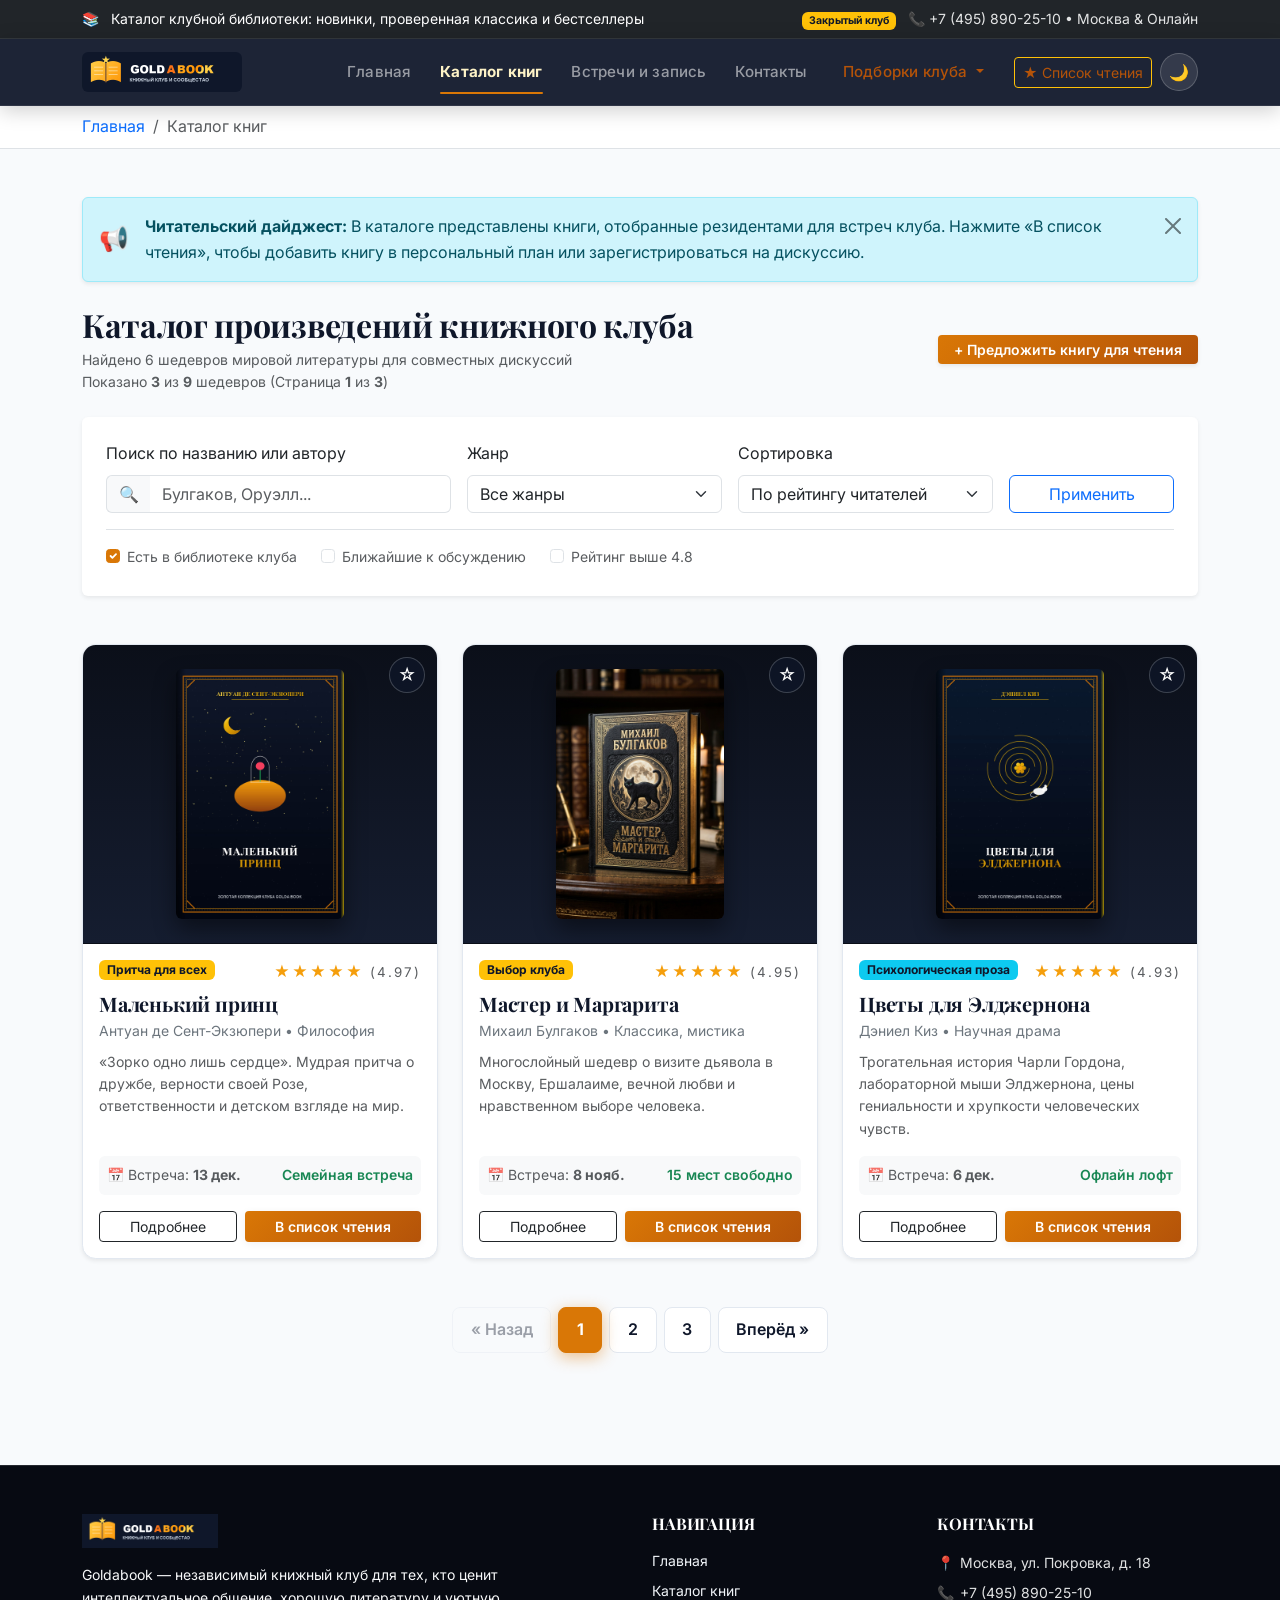
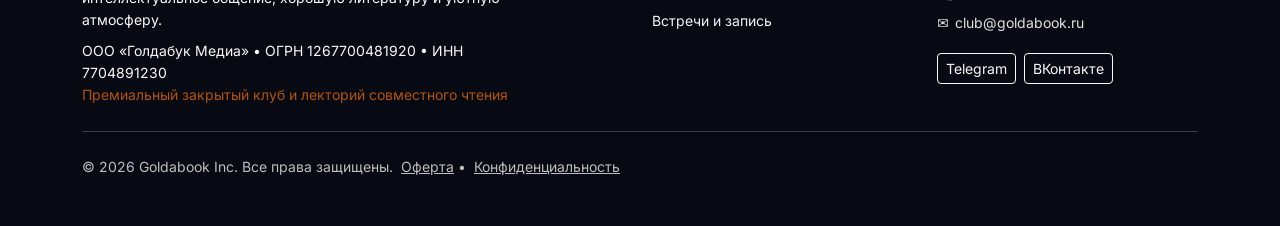
==== catalog.html @ 01d41272 "refactor(footer): remove circled footer elements, raise back-to-top button with white border and pap" ====
﻿<!DOCTYPE html>
<html lang="ru">
<head>
  <meta charset="UTF-8">
  <meta name="viewport" content="width=device-width, initial-scale=1.0">
  <meta name="color-scheme" content="light dark">
  <!-- Предотвращение белой вспышки (Anti-FOUC): мгновенная установка темы ДО рендеринга стилей -->
  <script>
    (function() {
      try {
        var t = localStorage.getItem('goldabook-theme') || 
          (window.matchMedia('(prefers-color-scheme: dark)').matches ? 'dark' : 'light');
        document.documentElement.setAttribute('data-bs-theme', t);
      } catch(e) {}
    })();
  </script>
  <meta name="description" content="Каталог книг клуба Goldabook — подборки по жанрам, рейтингу, отзывы и списки для совместного чтения.">
  <meta name="author" content="Goldabook Inc.">
  <title>Каталог книг — Goldabook | Подборки и рейтинги</title>

  <!-- Локальное подключение Bootstrap -->
  <link rel="stylesheet" href="vendor/bootstrap/css/bootstrap.min.css">
  
  <!-- Собственные стили -->
  <link rel="stylesheet" href="css/custom.css">
</head>
<body>
  <!-- Доступность: ссылка для перехода к контенту -->
  <a href="#main-content" class="skip-link">Перейти к каталогу</a>

  <!-- Верхняя строка (Хедер) -->
  <header class="bg-dark text-white py-2 border-bottom border-secondary border-opacity-25 small">
    <div class="container">
      <div class="row align-items-center g-2">
        <div class="col-12 col-md-7 text-center text-md-start">
          <span class="text-warning me-2">📚</span>
          <span>Каталог клубной библиотеки: новинки, проверенная классика и бестселлеры</span>
        </div>
        <div class="col-12 col-md-5 text-center text-md-end">
          <span class="badge bg-warning text-dark me-2">Закрытый клуб</span>
          <a href="contacts.html" class="topbar-contact-link" title="Перейти на страницу контактов">📞 +7 (495) 890-25-10 • Москва &amp; Онлайн</a>
        </div>
      </div>
    </div>
  </header>

  <!-- Навигационная панель -->
  <nav class="navbar navbar-expand-lg navbar-dark bg-dark sticky-top" aria-label="Основная навигация">
    <div class="container">
      <a class="navbar-brand d-flex align-items-center gap-2" href="index.html">
        <img src="images/logo.jpg" alt="Логотип книжного клуба Goldabook" height="38">
      </a>
      
      <button 
        class="navbar-toggler" 
        type="button" 
        data-bs-toggle="collapse" 
        data-bs-target="#mainNavbar" 
        aria-controls="mainNavbar" 
        aria-expanded="false" 
        aria-label="Переключить навигацию"
      >
        <span class="navbar-toggler-icon"></span>
      </button>

      <div class="collapse navbar-collapse" id="mainNavbar">
        <ul class="navbar-nav ms-auto mb-2 mb-lg-0 align-items-lg-center">
          <li class="nav-item">
            <a class="nav-link" href="index.html">Главная</a>
          </li>
          <li class="nav-item">
            <a class="nav-link active" aria-current="page" href="catalog.html">Каталог книг</a>
          </li>
          
          <li class="nav-item">
            <a class="nav-link" href="order.html">Встречи и запись</a>
          </li>
          <li class="nav-item">
            <a class="nav-link" href="contacts.html">Контакты</a>
          </li>
          <li class="nav-item dropdown ms-lg-2">
            <a 
              class="nav-link dropdown-toggle btn btn-sm btn-outline-warning text-warning px-3 py-1 mt-2 mt-lg-0" 
              href="#" 
              id="navbarDropdown" 
              role="button" 
              data-bs-toggle="dropdown" 
              aria-expanded="false"
            >
              Подборки клуба
            </a>
            <ul class="dropdown-menu dropdown-menu-end shadow" aria-labelledby="navbarDropdown">
              <li><a class="dropdown-item" href="catalog.html">Все произведения</a></li>
              <li><a class="dropdown-item" href="catalog.html?genre=classic">Золотая классика</a></li>
              <li><a class="dropdown-item" href="catalog.html?genre=scifi">Научная фантастика</a></li>
              <li><hr class="dropdown-divider"></li>
              <li><a class="dropdown-item" href="order.html">Расписание встреч</a></li>
              <li><a class="dropdown-item" href="#" data-bs-toggle="modal" data-bs-target="#quickOrderModal">Быстрая запись в клуб</a></li>
            </ul>
          </li>
          <li class="nav-item ms-lg-3 mt-2 mt-lg-0 d-flex align-items-center gap-2">
            <button class="btn btn-sm btn-outline-warning bookmarks-btn text-warning position-relative px-2 py-1" type="button" aria-label="Список чтения" title="Ваш список чтения">
              ★ <span class="d-none d-xl-inline">Список чтения</span>
              <span class="bookmarks-badge" style="display: none;">0</span>
            </button>
            <button class="theme-toggle-btn" type="button" aria-label="Переключить тему оформления" title="Светлая/Тёмная тема">
              🌙
            </button>
          </li>
        </ul>
      </div>
    </div>
  </nav>

  <!-- Хлебные крошки (Breadcrumb) -->
  <nav aria-label="breadcrumb" class="bg-white border-bottom py-2">
    <div class="container">
      <ol class="breadcrumb mb-0 small">
        <li class="breadcrumb-item"><a href="index.html" class="text-decoration-none">Главная</a></li>
        <li class="breadcrumb-item active" aria-current="page">Каталог книг</li>
      </ol>
    </div>
  </nav>

  <!-- Основное содержимое -->
  <main id="main-content" class="container my-4 my-md-5">

    <!-- Информационное сообщение (Alert) -->
    <div class="alert alert-info alert-dismissible fade show d-flex align-items-center gap-3 shadow-sm mb-4" role="alert">
      <span class="fs-4">📢</span>
      <div>
        <strong>Читательский дайджест:</strong> В каталоге представлены книги, отобранные резидентами для встреч клуба. 
        Нажмите «В список чтения», чтобы добавить книгу в персональный план или зарегистрироваться на дискуссию.
      </div>
      <button type="button" class="btn-close" data-bs-dismiss="alert" aria-label="Закрыть"></button>
    </div>

    <!-- Заголовок каталога и быстрый счетчик -->
    <div class="d-flex flex-column flex-md-row justify-content-between align-items-md-center mb-4">
      <div>
        <h1 class="h2 fw-bold mb-1">Каталог произведений книжного клуба</h1>
        <p class="text-muted small mb-0">Найдено 6 шедевров мировой литературы для совместных дискуссий</p><p class="text-muted small mb-0 catalog-count-display"></p>
      </div>
      <div class="mt-3 mt-md-0">
        <button 
          type="button" 
          class="btn btn-gold btn-sm px-3 shadow-sm"
          data-bs-toggle="modal" 
          data-bs-target="#quickOrderModal"
        >
          + Предложить книгу для чтения
        </button>
      </div>
    </div>

    <!-- Панель фильтрации, сортировки и поиска -->
    <div class="card shadow-sm border-0 mb-5 p-3 p-md-4 bg-white">
      <form action="catalog.html" method="get">
        <div class="row g-3 align-items-end">
          
          <!-- Поисковое поле с Input-Group -->
          <div class="col-12 col-md-4">
            <label for="catalog-search" class="form-label">Поиск по названию или автору</label>
            <div class="input-group">
              <span class="input-group-text bg-light border-end-0">🔍</span>
              <input 
                type="search" 
                class="form-control border-start-0" 
                id="catalog-search" 
                name="q" 
                placeholder="Булгаков, Оруэлл..."
              >
            </div>
          </div>

          <!-- Фильтр по жанру -->
          <div class="col-12 col-sm-6 col-md-3">
            <label for="filter-genre" class="form-label">Жанр</label>
            <select class="form-select" id="filter-genre" name="genre">
              <option value="all" selected>Все жанры</option>
              <option value="classic">Классика и роман</option>
              <option value="scifi">Научная фантастика</option>
              <option value="dystopia">Антиутопия</option>
              <option value="philosophy">Философская сказка / Притча</option>
              <option value="psychology">Психологическая проза</option>
            </select>
          </div>

          <!-- Сортировка -->
          <div class="col-12 col-sm-6 col-md-3">
            <label for="filter-sort" class="form-label">Сортировка</label>
            <select class="form-select" id="filter-sort" name="sort">
              <option value="rating-desc" selected>По рейтингу читателей</option>
              <option value="date-meeting">По дате встречи в клубе</option>
              <option value="title-asc">По названию (А–Я)</option>
              <option value="author-asc">По автору (А–Я)</option>
            </select>
          </div>

          <!-- Кнопка применить -->
          <div class="col-12 col-md-2 d-grid">
            <button type="submit" class="btn btn-outline-primary">
              Применить
            </button>
          </div>

        </div>

        <!-- Дополнительные чекбоксы фильтрации -->
        <div class="d-flex flex-wrap gap-4 mt-3 pt-3 border-top small text-muted">
          <div class="form-check">
            <input class="form-check-input" type="checkbox" id="check-library" checked>
            <label class="form-check-label" for="check-library">
              Есть в библиотеке клуба
            </label>
          </div>
          <div class="form-check">
            <input class="form-check-input" type="checkbox" id="check-upcoming">
            <label class="form-check-label" for="check-upcoming">
              Ближайшие к обсуждению
            </label>
          </div>
          <div class="form-check">
            <input class="form-check-input" type="checkbox" id="check-high-rating">
            <label class="form-check-label" for="check-high-rating">
              Рейтинг выше 4.8
            </label>
          </div>
        </div>
      </form>
    </div>

    <!-- Адаптивная сетка карточек книг на Bootstrap-сетке (row g-4, col-12 col-md-6 col-lg-4) -->
    <div class="row g-4" id="catalog-grid">
      
      <!-- Карточка 1: Мастер и Маргарита -->
      <div class="col-12 col-md-6 col-lg-4 book-item-col" data-title="Мастер и Маргарита" data-author="Михаил Булгаков" data-genre="classic" data-rating="4.95"><article class="card h-100 shadow-sm book-card"><div class="book-cover-wrap"><button class="btn-bookmark" data-book-id="master" data-book-title="Мастер и Маргарита" type="button" aria-label="Добавить в список чтения" title="В список чтения">☆</button><img src="images/book-master.jpg" class="book-cover-img" alt="Обложка книги Мастер и Маргарита">
          </div>
          <div class="card-body d-flex flex-column">
            <div class="d-flex justify-content-between align-items-start mb-2">
              <span class="badge bg-warning text-dark">Выбор клуба</span>
              <span class="rating-stars">★★★★★ <small class="text-muted">(4.95)</small></span>
            </div>
            <h2 class="card-title h5 fw-bold mb-1">
              <a href="#" class="text-decoration-none book-title-link btn-open-book-modal" data-bs-toggle="modal" data-bs-target="#bookDetailsModal">Мастер и Маргарита</a>
            </h2>
            <p class="text-secondary small mb-2">Михаил Булгаков • Классика, мистика</p>
            <p class="card-text text-muted small flex-grow-1">
              Многослойный шедевр о визите дьявола в Москву, Ершалаиме, вечной любви и нравственном выборе человека.
            </p>
            <div class="d-flex justify-content-between align-items-center small text-muted mb-3 bg-light p-2 rounded">
              <span>📅 Встреча: <strong>8 нояб.</strong></span>
              <span class="text-success fw-semibold">15 мест свободно</span>
            </div>
            <div class="d-flex gap-2">
              <button type="button" class="btn btn-outline-dark btn-sm flex-fill btn-open-book-modal" data-bs-toggle="modal" data-bs-target="#bookDetailsModal">Подробнее</button>
              <button 
                type="button" 
                class="btn btn-gold btn-sm flex-fill" 
                data-bs-toggle="modal" 
                data-bs-target="#quickOrderModal"
              >
                В список чтения
              </button>
            </div>
          </div>
        </article>
      </div>

      <!-- Карточка 2: 1984 -->
      <div class="col-12 col-md-6 col-lg-4 book-item-col" data-title="1984" data-author="Джордж Оруэлл" data-genre="dystopia" data-rating="4.88"><article class="card h-100 shadow-sm book-card"><div class="book-cover-wrap"><button class="btn-bookmark" data-book-id="1984" data-book-title="1984" type="button" aria-label="Добавить в список чтения" title="В список чтения">☆</button><img src="images/book-1984.jpg" class="book-cover-img" alt="Обложка книги 1984">
          </div>
          <div class="card-body d-flex flex-column">
            <div class="d-flex justify-content-between align-items-start mb-2">
              <span class="badge bg-danger">Антиутопия</span>
              <span class="rating-stars">★★★★★ <small class="text-muted">(4.88)</small></span>
            </div>
            <h2 class="card-title h5 fw-bold mb-1">
              <a href="#" class="text-decoration-none book-title-link btn-open-book-modal" data-bs-toggle="modal" data-bs-target="#bookDetailsModal">1984</a>
            </h2>
            <p class="text-secondary small mb-2">Джордж Оруэлл • Социальная драма</p>
            <p class="card-text text-muted small flex-grow-1">
              Министерство правды, новояз и бескомпромиссная система контроля. Роман-предостережение для всех поколений.
            </p>
            <div class="d-flex justify-content-between align-items-center small text-muted mb-3 bg-light p-2 rounded">
              <span>📅 Встреча: <strong>15 нояб.</strong></span>
              <span class="text-success fw-semibold">Zoom (онлайн)</span>
            </div>
            <div class="d-flex gap-2">
              <button type="button" class="btn btn-outline-dark btn-sm flex-fill btn-open-book-modal" data-bs-toggle="modal" data-bs-target="#bookDetailsModal">Подробнее</button>
              <button 
                type="button" 
                class="btn btn-gold btn-sm flex-fill" 
                data-bs-toggle="modal" 
                data-bs-target="#quickOrderModal"
              >
                В список чтения
              </button>
            </div>
          </div>
        </article>
      </div>

      <!-- Карточка 3: Дюна -->
      <div class="col-12 col-md-6 col-lg-4 book-item-col" data-title="Дюна" data-author="Фрэнк Герберт" data-genre="scifi" data-rating="4.91"><article class="card h-100 shadow-sm book-card"><div class="book-cover-wrap"><button class="btn-bookmark" data-book-id="dune" data-book-title="Дюна" type="button" aria-label="Добавить в список чтения" title="В список чтения">☆</button><img src="images/book-dune.jpg" class="book-cover-img" alt="Обложка книги Дюна">
          </div>
          <div class="card-body d-flex flex-column">
            <div class="d-flex justify-content-between align-items-start mb-2">
              <span class="badge bg-primary">Фантастика</span>
              <span class="rating-stars">★★★★★ <small class="text-muted">(4.91)</small></span>
            </div>
            <h2 class="card-title h5 fw-bold mb-1">
              <a href="#" class="text-decoration-none book-title-link btn-open-book-modal" data-bs-toggle="modal" data-bs-target="#bookDetailsModal">Дюна</a>
            </h2>
            <p class="text-secondary small mb-2">Фрэнк Герберт • Научная фантастика</p>
            <p class="card-text text-muted small flex-grow-1">
              Политика, экология и религия на песчаном Арракисе. Борьба за спайс и становление мессии Квисатц Хадераха.
            </p>
            <div class="d-flex justify-content-between align-items-center small text-muted mb-3 bg-light p-2 rounded">
              <span>📅 Встреча: <strong>22 нояб.</strong></span>
              <span class="text-success fw-semibold">Книжный бранч</span>
            </div>
            <div class="d-flex gap-2">
              <button type="button" class="btn btn-outline-dark btn-sm flex-fill btn-open-book-modal" data-bs-toggle="modal" data-bs-target="#bookDetailsModal">Подробнее</button>
              <button 
                type="button" 
                class="btn btn-gold btn-sm flex-fill" 
                data-bs-toggle="modal" 
                data-bs-target="#quickOrderModal"
              >
                В список чтения
              </button>
            </div>
          </div>
        </article>
      </div>

      <!-- Карточка 4: Сто лет одиночества -->
      <div class="col-12 col-md-6 col-lg-4 book-item-col" data-title="Сто лет одиночества" data-author="Габриэль Гарсиа Маркес" data-genre="classic" data-rating="4.84"><article class="card h-100 shadow-sm book-card"><div class="book-cover-wrap"><button class="btn-bookmark" data-book-id="solitude" data-book-title="Сто лет одиночества" type="button" aria-label="Добавить в список чтения" title="В список чтения">☆</button><img src="images/book-solitude.jpg" class="book-cover-img" alt="Обложка книги Сто лет одиночества">
          </div>
          <div class="card-body d-flex flex-column">
            <div class="d-flex justify-content-between align-items-start mb-2">
              <span class="badge bg-success">Магический реализм</span>
              <span class="rating-stars">★★★★★ <small class="text-muted">(4.84)</small></span>
            </div>
            <h2 class="card-title h5 fw-bold mb-1">
              <a href="#" class="text-decoration-none book-title-link btn-open-book-modal" data-bs-toggle="modal" data-bs-target="#bookDetailsModal">Сто лет одиночества</a>
            </h2>
            <p class="text-secondary small mb-2">Габриэль Гарсиа Маркес • Эпопея</p>
            <p class="card-text text-muted small flex-grow-1">
              Летопись городка Макондо и семи поколений семьи Буэндиа. Жёлтые бабочки, цыганские чудеса и круговорот времени.
            </p>
            <div class="d-flex justify-content-between align-items-center small text-muted mb-3 bg-light p-2 rounded">
              <span>📅 Встреча: <strong>29 нояб.</strong></span>
              <span class="text-success fw-semibold">10 мест свободно</span>
            </div>
            <div class="d-flex gap-2">
              <button type="button" class="btn btn-outline-dark btn-sm flex-fill btn-open-book-modal" data-bs-toggle="modal" data-bs-target="#bookDetailsModal">Подробнее</button>
              <button 
                type="button" 
                class="btn btn-gold btn-sm flex-fill" 
                data-bs-toggle="modal" 
                data-bs-target="#quickOrderModal"
              >
                В список чтения
              </button>
            </div>
          </div>
        </article>
      </div>

      <!-- Карточка 5: Цветы для Элджернона -->
      <div class="col-12 col-md-6 col-lg-4 book-item-col" data-title="Цветы для Элджернона" data-author="Дэниел Киз" data-genre="psychology" data-rating="4.93"><article class="card h-100 shadow-sm book-card"><div class="book-cover-wrap"><button class="btn-bookmark" data-book-id="flowers" data-book-title="Цветы для Элджернона" type="button" aria-label="Добавить в список чтения" title="В список чтения">☆</button><img src="images/book-flowers.jpg" class="book-cover-img" alt="Обложка книги Цветы для Элджернона">
          </div>
          <div class="card-body d-flex flex-column">
            <div class="d-flex justify-content-between align-items-start mb-2">
              <span class="badge bg-info text-dark">Психологическая проза</span>
              <span class="rating-stars">★★★★★ <small class="text-muted">(4.93)</small></span>
            </div>
            <h2 class="card-title h5 fw-bold mb-1">
              <a href="#" class="text-decoration-none book-title-link btn-open-book-modal" data-bs-toggle="modal" data-bs-target="#bookDetailsModal">Цветы для Элджернона</a>
            </h2>
            <p class="text-secondary small mb-2">Дэниел Киз • Научная драма</p>
            <p class="card-text text-muted small flex-grow-1">
              Трогательная история Чарли Гордона, лабораторной мыши Элджернона, цены гениальности и хрупкости человеческих чувств.
            </p>
            <div class="d-flex justify-content-between align-items-center small text-muted mb-3 bg-light p-2 rounded">
              <span>📅 Встреча: <strong>6 дек.</strong></span>
              <span class="text-success fw-semibold">Офлайн лофт</span>
            </div>
            <div class="d-flex gap-2">
              <button type="button" class="btn btn-outline-dark btn-sm flex-fill btn-open-book-modal" data-bs-toggle="modal" data-bs-target="#bookDetailsModal">Подробнее</button>
              <button 
                type="button" 
                class="btn btn-gold btn-sm flex-fill" 
                data-bs-toggle="modal" 
                data-bs-target="#quickOrderModal"
              >
                В список чтения
              </button>
            </div>
          </div>
        </article>
      </div>

      <!-- Карточка 6: Маленький принц -->
      <div class="col-12 col-md-6 col-lg-4 book-item-col" data-title="Маленький принц" data-author="Антуан де Сент-Экзюпери" data-genre="philosophy" data-rating="4.97"><article class="card h-100 shadow-sm book-card"><div class="book-cover-wrap"><button class="btn-bookmark" data-book-id="prince" data-book-title="Маленький принц" type="button" aria-label="Добавить в список чтения" title="В список чтения">☆</button><img src="images/book-prince.jpg" class="book-cover-img" alt="Обложка книги Маленький принц">
          </div>
          <div class="card-body d-flex flex-column">
            <div class="d-flex justify-content-between align-items-start mb-2">
              <span class="badge bg-warning text-dark">Притча для всех</span>
              <span class="rating-stars">★★★★★ <small class="text-muted">(4.97)</small></span>
            </div>
            <h2 class="card-title h5 fw-bold mb-1">
              <a href="#" class="text-decoration-none book-title-link btn-open-book-modal" data-bs-toggle="modal" data-bs-target="#bookDetailsModal">Маленький принц</a>
            </h2>
            <p class="text-secondary small mb-2">Антуан де Сент-Экзюпери • Философия</p>
            <p class="card-text text-muted small flex-grow-1">
              «Зорко одно лишь сердце». Мудрая притча о дружбе, верности своей Розе, ответственности и детском взгляде на мир.
            </p>
            <div class="d-flex justify-content-between align-items-center small text-muted mb-3 bg-light p-2 rounded">
              <span>📅 Встреча: <strong>13 дек.</strong></span>
              <span class="text-success fw-semibold">Семейная встреча</span>
            </div>
            <div class="d-flex gap-2">
              <button type="button" class="btn btn-outline-dark btn-sm flex-fill btn-open-book-modal" data-bs-toggle="modal" data-bs-target="#bookDetailsModal">Подробнее</button>
              <button 
                type="button" 
                class="btn btn-gold btn-sm flex-fill" 
                data-bs-toggle="modal" 
                data-bs-target="#quickOrderModal"
              >
                В список чтения
              </button>
            </div>
          </div>
        </article>
      </div>
      <!-- Карточка 7: 451° по Фаренгейту -->
      <div class="col-12 col-md-6 col-lg-4 book-item-col" data-title="451° по Фаренгейту" data-author="Рэй Брэдбери" data-genre="dystopia" data-rating="4.90">
        <article class="card h-100 shadow-sm book-card">
          <div class="book-cover-wrap">
            <button class="btn-bookmark" data-book-id="bradbury" data-book-title="451° по Фаренгейту" type="button" aria-label="Добавить в список чтения" title="В список чтения">☆</button>
            <img src="images/book-bradbury.jpg" class="book-cover-img" alt="Обложка книги 451° по Фаренгейту">
          </div>
          <div class="card-body d-flex flex-column">
            <div class="d-flex justify-content-between align-items-start mb-2">
              <span class="badge bg-danger">Антиутопия</span>
              <span class="rating-stars">★★★★★ <small class="text-muted">(4.90)</small></span>
            </div>
            <h2 class="card-title h5 fw-bold mb-1">
              <a href="#" class="text-decoration-none book-title-link btn-open-book-modal" data-bs-toggle="modal" data-bs-target="#bookDetailsModal">451° по Фаренгейту</a>
            </h2>
            <p class="text-secondary small mb-2">Рэй Брэдбери • Научная фантастика</p>
            <p class="card-text text-muted small flex-grow-1">
              Мир, где книги под запретом, а пожарные разжигают огонь. История Гая Монтэга, решившего спасти мысль.
            </p>
            <div class="d-flex justify-content-between align-items-center small text-muted mb-3 bg-light p-2 rounded">
              <span>📅 Встреча: <strong>20 дек.</strong></span>
              <span class="text-success fw-semibold">Лофт читальни</span>
            </div>
            <div class="d-flex gap-2">
              <button type="button" class="btn btn-outline-dark btn-sm flex-fill btn-open-book-modal" data-bs-toggle="modal" data-bs-target="#bookDetailsModal">Подробнее</button>
              <button 
                type="button" 
                class="btn btn-gold btn-sm flex-fill" 
                data-bs-toggle="modal" 
                data-bs-target="#quickOrderModal"
              >
                В список чтения
              </button>
            </div>
          </div>
        </article>
      </div>

      <!-- Карточка 8: Преступление и наказание -->
      <div class="col-12 col-md-6 col-lg-4 book-item-col" data-title="Преступление и наказание" data-author="Фёдор Достоевский" data-genre="classic" data-rating="4.89">
        <article class="card h-100 shadow-sm book-card">
          <div class="book-cover-wrap">
            <button class="btn-bookmark" data-book-id="dostoevsky" data-book-title="Преступление и наказание" type="button" aria-label="Добавить в список чтения" title="В список чтения">☆</button>
            <img src="images/book-dostoevsky.jpg" class="book-cover-img" alt="Обложка книги Преступление и наказание">
          </div>
          <div class="card-body d-flex flex-column">
            <div class="d-flex justify-content-between align-items-start mb-2">
              <span class="badge bg-warning text-dark">Русская классика</span>
              <span class="rating-stars">★★★★★ <small class="text-muted">(4.89)</small></span>
            </div>
            <h2 class="card-title h5 fw-bold mb-1">
              <a href="#" class="text-decoration-none book-title-link btn-open-book-modal" data-bs-toggle="modal" data-bs-target="#bookDetailsModal">Преступление и наказание</a>
            </h2>
            <p class="text-secondary small mb-2">Фёдор Достоевский • Психологический роман</p>
            <p class="card-text text-muted small flex-grow-1">
              Петербург Раскольникова, муки совести, теория об «обыкновенных» людях и путь к духовному возрождению.
            </p>
            <div class="d-flex justify-content-between align-items-center small text-muted mb-3 bg-light p-2 rounded">
              <span>📅 Встреча: <strong>27 дек.</strong></span>
              <span class="text-success fw-semibold">Очно в лофте</span>
            </div>
            <div class="d-flex gap-2">
              <button type="button" class="btn btn-outline-dark btn-sm flex-fill btn-open-book-modal" data-bs-toggle="modal" data-bs-target="#bookDetailsModal">Подробнее</button>
              <button 
                type="button" 
                class="btn btn-gold btn-sm flex-fill" 
                data-bs-toggle="modal" 
                data-bs-target="#quickOrderModal"
              >
                В список чтения
              </button>
            </div>
          </div>
        </article>
      </div>

      <!-- Карточка 9: Портрет Дориана Грея -->
      <div class="col-12 col-md-6 col-lg-4 book-item-col" data-title="Портрет Дориана Грея" data-author="Оскар Уайльд" data-genre="philosophy" data-rating="4.86">
        <article class="card h-100 shadow-sm book-card">
          <div class="book-cover-wrap">
            <button class="btn-bookmark" data-book-id="wilde" data-book-title="Портрет Дориана Грея" type="button" aria-label="Добавить в список чтения" title="В список чтения">☆</button>
            <img src="images/book-wilde.jpg" class="book-cover-img" alt="Обложка книги Портрет Дориана Грея">
          </div>
          <div class="card-body d-flex flex-column">
            <div class="d-flex justify-content-between align-items-start mb-2">
              <span class="badge bg-info text-dark">Философия</span>
              <span class="rating-stars">★★★★★ <small class="text-muted">(4.86)</small></span>
            </div>
            <h2 class="card-title h5 fw-bold mb-1">
              <a href="#" class="text-decoration-none book-title-link btn-open-book-modal" data-bs-toggle="modal" data-bs-target="#bookDetailsModal">Портрет Дориана Грея</a>
            </h2>
            <p class="text-secondary small mb-2">Оскар Уайльд • Эстетизм и драма</p>
            <p class="card-text text-muted small flex-grow-1">
              Искушение вечной молодостью, тайная комната с полотном и трагедия человека, променявшего душу на красоту.
            </p>
            <div class="d-flex justify-content-between align-items-center small text-muted mb-3 bg-light p-2 rounded">
              <span>📅 Встреча: <strong>10 янв.</strong></span>
              <span class="text-success fw-semibold">Онлайн Zoom</span>
            </div>
            <div class="d-flex gap-2">
              <button type="button" class="btn btn-outline-dark btn-sm flex-fill btn-open-book-modal" data-bs-toggle="modal" data-bs-target="#bookDetailsModal">Подробнее</button>
              <button 
                type="button" 
                class="btn btn-gold btn-sm flex-fill" 
                data-bs-toggle="modal" 
                data-bs-target="#quickOrderModal"
              >
                В список чтения
              </button>
            </div>
          </div>
        </article>
      </div>

    </div>

    <!-- Bootstrap Пагинация (Интерактивная) -->
    <nav aria-label="Навигация по страницам каталога" class="mt-5" id="catalog-pagination-nav">
      <ul class="pagination justify-content-center" id="catalog-pagination">
        <!-- Управляется интерактивно через js/app.js -->
      </ul>
    </nav>

  </main>

  <!-- Модальное окно быстрой заявки (Bootstrap Modal) -->
  <div 
    class="modal fade" 
    id="quickOrderModal" 
    tabindex="-1" 
    aria-labelledby="quickOrderModalLabel" 
    aria-hidden="true"
  >
    <div class="modal-dialog modal-dialog-centered">
      <div class="modal-content shadow">
        <div class="modal-header bg-dark text-white">
          <h2 class="modal-title h5" id="quickOrderModalLabel">Добавить в список чтения / Запись</h2>
          <button type="button" class="btn-close btn-close-white" data-bs-dismiss="modal" aria-label="Закрыть"></button>
        </div>
        <div class="modal-body p-4">
          <div class="alert alert-info py-2 small" role="alert">
            Книга будет зарезервирована за вами в библиотеке клуба, а куратор вышлет электронный план чтения.
          </div>
          <form action="order.html" method="get">
            <div class="mb-3">
              <label for="modal-book-select" class="form-label">Выбранная книга *</label>
              <select class="form-select" id="modal-book-select" name="book" required>
                <option value="master" selected>Михаил Булгаков — Мастер и Маргарита</option>
                <option value="1984">Джордж Оруэлл — 1984</option>
                <option value="dune">Фрэнк Герберт — Дюна</option>
                <option value="solitude">Габриэль Гарсиа Маркес — Сто лет одиночества</option>
                <option value="flowers">Дэниел Киз — Цветы для Элджернона</option>
                <option value="prince">Антуан де Сент-Экзюпери — Маленький принц</option>
              </select>
            </div>
            <div class="mb-3">
              <label for="cat-modal-name" class="form-label">Ваше имя *</label>
              <input type="text" class="form-control" id="cat-modal-name" name="name" placeholder="Например, Михаил" required>
            </div>
            <div class="mb-3">
              <label for="cat-modal-phone" class="form-label">Телефон *</label>
              <div class="input-group">
                <span class="input-group-text">+7</span>
                <input type="tel" class="form-control" id="cat-modal-phone" name="phone" placeholder="999 123-45-67" required>
              </div>
            </div>
            <div class="form-check mb-3">
              <input class="form-check-input" type="checkbox" id="cat-modal-agree" required checked>
              <label class="form-check-label small" for="cat-modal-agree">
                Согласен(на) на обработку персональных данных
              </label>
            </div>
            <div class="d-flex justify-content-end gap-2">
              <button type="button" class="btn btn-secondary" data-bs-dismiss="modal">Отмена</button>
              <button type="submit" class="btn btn-gold">Сохранить выбор</button>
            </div>
          </form>
        </div>
      </div>
    </div>
  </div>

  <!-- Подвал сайта -->
  <footer class="py-5 mt-5">
    <div class="container">
            <div class="row g-4 justify-content-between align-items-start">
        <div class="col-12 col-md-5">
          <img src="images/logo.jpg" alt="Goldabook" height="34" class="mb-3">
          <p class="small text-light text-opacity-90 mb-2">
            Goldabook — независимый книжный клуб для тех, кто ценит интеллектуальное общение, хорошую литературу и уютную атмосферу.
          </p>
          <p class="small text-light text-opacity-90 mb-0">
            ООО «Голдабук Медиа» • ОГРН 1267700481920 • ИНН 7704891230<br>
            <span class="text-warning">Премиальный закрытый клуб и лекторий совместного чтения</span>
          </p>
        </div>
        <div class="col-6 col-md-3 offset-lg-1">
          <h3 class="h6 text-white text-uppercase fw-bold mb-3">Навигация</h3>
          <ul class="list-unstyled small mb-0">
            <li class="mb-2"><a href="index.html">Главная</a></li>
            <li class="mb-2"><a href="catalog.html">Каталог книг</a></li>
            <li class="mb-2"><a href="order.html">Встречи и запись</a></li>
          </ul>
        </div>
        <div class="col-12 col-md-3">
          <h3 class="h6 text-uppercase fw-bold mb-3">
            <a href="contacts.html" class="footer-contact-title" title="Перейти на страницу контактов">Контакты</a>
          </h3>
          <ul class="list-unstyled small mb-3">
            <li class="mb-1">
              <a href="contacts.html" class="footer-contact-link" title="Перейти на страницу контактов (адрес лофта)">
                <span>📍</span>
                <span>Москва, ул. Покровка, д. 18</span>
              </a>
            </li>
            <li class="mb-1">
              <a href="contacts.html" class="footer-contact-link" title="Перейти на страницу контактов (телефон)">
                <span>📞</span>
                <span>+7 (495) 890-25-10</span>
              </a>
            </li>
            <li class="mb-1">
              <a href="contacts.html" class="footer-contact-link" title="Перейти на страницу контактов (электронная почта)">
                <span>✉️</span>
                <span>club@goldabook.ru</span>
              </a>
            </li>
          </ul>
          <div class="d-flex gap-2">
            <a href="https://telegram.org" class="btn btn-outline-light btn-sm" target="_blank" rel="noopener">Telegram</a>
            <a href="https://vk.com" class="btn btn-outline-light btn-sm" target="_blank" rel="noopener">ВКонтакте</a>
          </div>
        </div>
      </div>
      <div class="pt-4 mt-4 border-top border-secondary border-opacity-50 d-flex flex-column flex-sm-row justify-content-between align-items-center small text-light text-opacity-75">
        <p class="mb-0">&copy; 2026 Goldabook Inc. Все права защищены. <a href="order.html" class="text-light text-opacity-75 text-decoration-underline ms-1">Оферта</a> • <a href="contacts.html" class="text-light text-opacity-75 text-decoration-underline ms-1">Конфиденциальность</a></p>
        
      </div>
    </div>
  </footer>

  <!-- Локальный Bootstrap Bundle JS -->
  <script src="vendor/bootstrap/js/bootstrap.bundle.min.js"></script>
  <script src="js/app.js"></script>
  <!-- ==============================================================================
       Модальное окно: Детальная карточка книги (Bootstrap Modal XL)
       Включает: Nav-Tabs (темы, отзывы, цитаты), Table-Responsive, Accordion (FAQ)
       ============================================================================== -->
  <div class="modal fade" id="bookDetailsModal" tabindex="-1" aria-labelledby="bookDetailsModalLabel" aria-hidden="true">
    <div class="modal-dialog modal-xl modal-dialog-centered modal-dialog-scrollable">
      <div class="modal-content shadow-lg border-0">
        <div class="modal-header bg-dark text-white border-bottom border-warning border-2">
          <div class="d-flex align-items-center gap-2">
            <span class="badge bg-warning text-dark text-uppercase">Клубное издание</span>
            <h2 class="modal-title h5 mb-0" id="bookDetailsModalLabel">Мастер и Маргарита — М. А. Булгаков</h2>
          </div>
          <button type="button" class="btn-close btn-close-white" data-bs-dismiss="modal" aria-label="Закрыть"></button>
        </div>

        <div class="modal-body p-4 bg-light">
          <!-- Верхний блок книги: Обложка и аннотация -->
          <div class="row g-4 align-items-center mb-4 bg-white p-3 p-md-4 rounded-3 shadow-sm border">
            <div class="col-12 col-md-4 text-center">
              <div class="book-cover-wrap rounded-3 position-relative d-inline-block shadow">
                <img 
                  id="modal-book-img"
                  src="images/book-master.jpg" 
                  alt="Обложка книги" 
                  class="img-fluid rounded" 
                  style="max-height: 380px; width: auto; object-fit: cover;"
                >
              </div>
              <div class="d-flex justify-content-between align-items-center mt-3 px-2">
                <span class="badge bg-success" id="modal-book-status">В библиотеке клуба (8 экз.)</span>
                <span class="rating-stars text-warning fw-bold" id="modal-book-rating">★★★★★ 4.95</span>
              </div>
            </div>

            <div class="col-12 col-md-8">
              <div class="d-flex flex-wrap gap-2 mb-2">
                <span class="badge bg-warning text-dark" id="modal-book-badge1">Книга месяца (Ноябрь 2026)</span>
                <span class="badge bg-dark" id="modal-book-badge2">Золотая коллекция</span>
                <span class="badge bg-secondary" id="modal-book-genre">Классика XX века</span>
              </div>

              <h3 class="display-6 fw-bold mb-1" id="modal-book-title">Мастер и Маргарита</h3>
              <p class="h5 text-muted fw-normal mb-3" id="modal-book-author">Михаил Афанасьевич Булгаков</p>

              <!-- Alert о встрече -->
              <div class="alert alert-warning border-warning border-opacity-50 d-flex align-items-center gap-2 mb-3 py-2" role="alert">
                <span class="fs-4">☕</span>
                <div class="small">
                  <strong>Ближайшая встреча клуба:</strong> Суббота в 17:00 (Москва, ул. Покровка, 18).
                  Осталось <strong id="modal-book-seats">4 свободных места</strong> за круглым столом.
                </div>
              </div>

              <p class="text-secondary mb-4" id="modal-book-desc">
                Вершина отечественной прозы XX столетия. Загадочный роман, сочетающий в себе евангельскую историю Понтия Пилата, 
                колкую сатиру на советскую Москву 1930-х годов, трагическую любовь Мастера и пронзительную верность Маргариты.
              </p>

              <!-- Кнопки действий -->
              <div class="d-flex flex-wrap gap-2 pt-2 border-top">
                <a href="order.html" class="btn btn-gold px-4 shadow-sm">
                  Записаться на обсуждение
                </a>
                <button type="button" class="btn btn-outline-dark px-3 modal-bookmark-toggle">
                  ★ В список чтения
                </button>
                <button type="button" class="btn btn-outline-secondary px-3" data-bs-dismiss="modal">
                  Закрыть
                </button>
              </div>
            </div>
          </div>

          <!-- Интерактивные вкладки (Bootstrap Nav-Tabs) -->
          <div class="card shadow-sm border-0 mb-4 bg-white">
            <div class="card-header bg-white pt-3 border-bottom-0">
              <ul class="nav nav-tabs card-header-tabs" id="modalDetailTabs" role="tablist">
                <li class="nav-item" role="presentation">
                  <button class="nav-link active" id="modal-desc-tab" data-bs-toggle="tab" data-bs-target="#modal-desc-pane" type="button" role="tab" aria-controls="modal-desc-pane" aria-selected="true">
                    Темы для обсуждения
                  </button>
                </li>
                <li class="nav-item" role="presentation">
                  <button class="nav-link" id="modal-reviews-tab" data-bs-toggle="tab" data-bs-target="#modal-reviews-pane" type="button" role="tab" aria-controls="modal-reviews-pane" aria-selected="false">
                    Отзывы читателей (3)
                  </button>
                </li>
                <li class="nav-item" role="presentation">
                  <button class="nav-link" id="modal-quotes-tab" data-bs-toggle="tab" data-bs-target="#modal-quotes-pane" type="button" role="tab" aria-controls="modal-quotes-pane" aria-selected="false">
                    Цитаты и тезисы
                  </button>
                </li>
              </ul>
            </div>

            <div class="card-body p-4">
              <div class="tab-content" id="modalDetailTabsContent">
                <!-- Вкладка 1: Темы для обсуждения -->
                <div class="tab-pane fade show active" id="modal-desc-pane" role="tabpanel" aria-labelledby="modal-desc-tab">
                  <h4 class="h6 fw-bold mb-3">Вопросы, подготовленные модератором к субботней встрече:</h4>
                  <ol class="text-secondary small lh-lg mb-3">
                    <li><strong>Природа зла у Воланда:</strong> Почему сатана в трактовке Булгакова выступает скорее блюстителем космической справедливости, чем источником хаоса?</li>
                    <li><strong>Трусость как главный порок:</strong> Почему в романе именно трусость Понтия Пилата названа самым тяжким грехом?</li>
                    <li><strong>Судьба Мастера:</strong> Заслужил ли Мастер свет или покой? В чём глубинная разница между этими состояниями?</li>
                    <li><strong>Москва 30-х годов:</strong> Сеанс в Варьете как проверка человеческой природы — что изменилось сегодня?</li>
                    <li><strong>Сила Маргариты:</strong> Жертвенность, ведьминский полёт или отчаянная попытка спасти творца?</li>
                  </ol>
                  <div class="alert alert-light border small text-muted mb-0">
                    💡 Совет куратора: обратите особое внимание на 2-ю и 16-ю главы (Суд Пилата и Казнь).
                  </div>
                </div>

                <!-- Вкладка 2: Отзывы читателей -->
                <div class="tab-pane fade" id="modal-reviews-pane" role="tabpanel" aria-labelledby="modal-reviews-tab">
                  <div class="d-flex flex-column gap-3">
                    <div class="p-3 rounded bg-light border-start border-warning border-4">
                      <div class="d-flex align-items-center gap-3 mb-2">
                        <img src="images/avatar-4.jpg" alt="Фото: Константин Лазарев" class="avatar-img" width="42" height="42" style="width: 42px; height: 42px;">
                        <div>
                          <strong class="d-block small">Константин Лазарев</strong>
                          <small class="text-muted">Обсуждали в октябре • Член клуба 2 года</small>
                        </div>
                        <span class="rating-stars small ms-auto text-warning">★★★★★ 5.0</span>
                      </div>
                      <p class="mb-0 small text-secondary">
                        «Перечитывал роман в четвёртый раз специально к встрече. Разбор Пилатовых глав был просто потрясающим!»
                      </p>
                    </div>

                    <div class="p-3 rounded bg-light border-start border-warning border-4">
                      <div class="d-flex align-items-center gap-3 mb-2">
                        <img src="images/avatar-1.jpg" alt="Фото: Анна Васильева" class="avatar-img" width="42" height="42" style="width: 42px; height: 42px;">
                        <div>
                          <strong class="d-block small">Анна Васильева</strong>
                          <small class="text-muted">Резидент • 12 встреч</small>
                        </div>
                        <span class="rating-stars small ms-auto text-warning">★★★★★ 5.0</span>
                      </div>
                      <p class="mb-0 small text-secondary">
                        «Очень боялась, что не смогу сформулировать мысли, но беседа выстроена так бережно, что чувствуешь уверенность.»
                      </p>
                    </div>

                    <div class="p-3 rounded bg-light border-start border-warning border-4">
                      <div class="d-flex align-items-center gap-3 mb-2">
                        <img src="images/avatar-2.jpg" alt="Фото: Дмитрий Серов" class="avatar-img" width="42" height="42" style="width: 42px; height: 42px;">
                        <div>
                          <strong class="d-block small">Дмитрий Серов</strong>
                          <small class="text-muted">Архитектор • Резидент</small>
                        </div>
                        <span class="rating-stars small ms-auto text-warning">★★★★☆ 4.8</span>
                      </div>
                      <p class="mb-0 small text-secondary">
                        «Великолепный литературный вечер! Отдельное спасибо за чай с пряниками и проекцию архивных фото Москвы.»
                      </p>
                    </div>
                  </div>
                </div>

                <!-- Вкладка 3: Цитаты и тезисы -->
                <div class="tab-pane fade" id="modal-quotes-pane" role="tabpanel" aria-labelledby="modal-quotes-tab">
                  <div class="d-flex flex-column gap-2">
                    <blockquote class="blockquote p-3 bg-light rounded border-start border-warning border-4 mb-2">
                      <p class="mb-1 fst-italic small">«Рукописи не горят.»</p>
                      <footer class="blockquote-footer small mt-1">Воланд, глава 24</footer>
                      <button class="btn btn-sm btn-outline-warning btn-copy-quote mt-2" type="button" data-quote="Рукописи не горят. — М. Булгаков">
                        Копировать цитату
                      </button>
                    </blockquote>

                    <blockquote class="blockquote p-3 bg-light rounded border-start border-warning border-4 mb-2">
                      <p class="mb-1 fst-italic small">«Трусость, несомненно, один из самых страшных пороков... это самый страшный порок.»</p>
                      <footer class="blockquote-footer small mt-1">Иешуа и Понтий Пилат</footer>
                      <button class="btn btn-sm btn-outline-warning btn-copy-quote mt-2" type="button" data-quote="Трусость, несомненно, один из самых страшных пороков. — М. Булгаков">
                        Копировать цитату
                      </button>
                    </blockquote>

                    <blockquote class="blockquote p-3 bg-light rounded border-start border-warning border-4 mb-0">
                      <p class="mb-1 fst-italic small">«Никогда и ничего не просите! Сами предложат и сами всё дадут!»</p>
                      <footer class="blockquote-footer small mt-1">Воланд Маргарите</footer>
                      <button class="btn btn-sm btn-outline-warning btn-copy-quote mt-2" type="button" data-quote="Никогда и ничего не просите! Сами предложат и сами всё дадут! — М. Булгаков">
                        Копировать цитату
                      </button>
                    </blockquote>
                  </div>
                </div>
              </div>
            </div>
          </div>

          <!-- Таблица характеристик (Bootstrap Table-Responsive) -->
          <div class="card shadow-sm border-0 mb-4 bg-white p-3">
            <h4 class="h6 fw-bold mb-3">Паспорт клубного издания и регламент</h4>
            <div class="table-responsive">
              <table class="table table-sm table-striped table-bordered align-middle mb-0">
                <tbody class="small">
                  <tr>
                    <th scope="row" style="width: 35%;">Автор</th>
                    <td id="modal-spec-author">Михаил Афанасьевич Булгаков</td>
                  </tr>
                  <tr>
                    <th scope="row">Жанр</th>
                    <td id="modal-spec-genre">Философский роман, мистика, магический реализм</td>
                  </tr>
                  <tr>
                    <th scope="row">Формат издания</th>
                    <td>Твёрдый переплёт, коллекционная серия Goldabook (480 стр.)</td>
                  </tr>
                  <tr>
                    <th scope="row">Дата ближайшей встречи</th>
                    <td class="text-warning fw-bold">Суббота, 17:00 (Москва, лофт на Покровке, 18)</td>
                  </tr>
                  <tr>
                    <th scope="row">Модератор</th>
                    <td>Алексей Романов (филолог, выпускник МГУ)</td>
                  </tr>
                </tbody>
              </table>
            </div>
          </div>

          <!-- Аккордеон: FAQ по встрече (Bootstrap Accordion) -->
          <div class="card shadow-sm border-0 bg-white p-3">
            <h4 class="h6 fw-bold mb-3">Частые вопросы по встрече книжного клуба</h4>
            <div class="accordion accordion-flush" id="modalAccordionFaq">
              
              <div class="accordion-item">
                <h5 class="accordion-header" id="modalFaqHead1">
                  <button class="accordion-button collapsed py-2 small fw-semibold" type="button" data-bs-toggle="collapse" data-bs-target="#modalFaqCol1" aria-expanded="false" aria-controls="modalFaqCol1">
                    1. Что делать, если я не успел(а) дочитать книгу до конца?
                  </button>
                </h5>
                <div id="modalFaqCol1" class="accordion-collapse collapse" aria-labelledby="modalFaqHead1" data-bs-parent="#modalAccordionFaq">
                  <div class="accordion-body text-secondary small pt-1 pb-3">
                    Приходите обязательно! Первые 30 минут посвящены общей историко-культурной концепции эпохи и разбору первых глав, поэтому вы легко включитесь в общую беседу.
                  </div>
                </div>
              </div>

              <div class="accordion-item">
                <h5 class="accordion-header" id="modalFaqHead2">
                  <button class="accordion-button collapsed py-2 small fw-semibold" type="button" data-bs-toggle="collapse" data-bs-target="#modalFaqCol2" aria-expanded="false" aria-controls="modalFaqCol2">
                    2. Обязательно ли высказываться публично перед всеми?
                  </button>
                </h5>
                <div id="modalFaqCol2" class="accordion-collapse collapse" aria-labelledby="modalFaqHead2" data-bs-parent="#modalAccordionFaq">
                  <div class="accordion-body text-secondary small pt-1 pb-3">
                    Нет, у нас свободный и бережный формат. Вы можете просто слушать других резидентов, пить авторский кофе и вступить в диалог только тогда, когда почувствуете желание поделиться мыслью.
                  </div>
                </div>
              </div>

              <div class="accordion-item">
                <h5 class="accordion-header" id="modalFaqHead3">
                  <button class="accordion-button collapsed py-2 small fw-semibold" type="button" data-bs-toggle="collapse" data-bs-target="#modalFaqCol3" aria-expanded="false" aria-controls="modalFaqCol3">
                    3. Что входит в билет и нужно ли что-то брать с собой?
                  </button>
                </h5>
                <div id="modalFaqCol3" class="accordion-collapse collapse" aria-labelledby="modalFaqHead3" data-bs-parent="#modalAccordionFaq">
                  <div class="accordion-body text-secondary small pt-1 pb-3">
                    В билет включено всё: участие в 2,5-часовой сессии с модератором, свежесваренный кофе, листовой чай, угощения и памятка с вопросами. С собой возьмите только экземпляр книги (бумажный или электронный) и хорошее настроение.
                  </div>
                </div>
              </div>

              <div class="accordion-item">
                <h5 class="accordion-header" id="modalFaqHead4">
                  <button class="accordion-button collapsed py-2 small fw-semibold" type="button" data-bs-toggle="collapse" data-bs-target="#modalFaqCol4" aria-expanded="false" aria-controls="modalFaqCol4">
                    4. Предоставляет ли клуб печатный экземпляр произведения?
                  </button>
                </h5>
                <div id="modalFaqCol4" class="accordion-collapse collapse" aria-labelledby="modalFaqHead4" data-bs-parent="#modalAccordionFaq">
                  <div class="accordion-body text-secondary small pt-1 pb-3">
                    Да, в нашей библиотеке хранится от 6 до 10 экземпляров каждого обсуждаемого романа. Резиденты могут заранее зарезервировать экземпляр или приобрести коллекционное издание со скидкой 15%.
                  </div>
                </div>
              </div>

              <div class="accordion-item">
                <h5 class="accordion-header" id="modalFaqHead5">
                  <button class="accordion-button collapsed py-2 small fw-semibold" type="button" data-bs-toggle="collapse" data-bs-target="#modalFaqCol5" aria-expanded="false" aria-controls="modalFaqCol5">
                    5. Будут ли спойлеры во время дискуссии?
                  </button>
                </h5>
                <div id="modalFaqCol5" class="accordion-collapse collapse" aria-labelledby="modalFaqHead5" data-bs-parent="#modalAccordionFaq">
                  <div class="accordion-body text-secondary small pt-1 pb-3">
                    В первой части встречи (до кофе-брейка) дискуссия строится строго без спойлеров финала. Во второй части мы анализируем развязку произведения, о чём модератор обязательно предупреждает участников заранее.
                  </div>
                </div>
              </div>

            </div>
          </div>

        </div>

        <div class="modal-footer bg-white border-top">
          <button type="button" class="btn btn-secondary" data-bs-dismiss="modal">Закрыть</button>
          <a href="order.html" class="btn btn-gold">Забронировать место на встрече</a>
        </div>
      </div>
    </div>
  </div>


  <!-- Кнопка «Наверх» с бумажным самолётиком -->
  <button class="back-to-top-btn" type="button" aria-label="Вернуться наверх страницы" title="Наверх">
    <svg width="22" height="22" viewBox="0 0 24 24" fill="none" stroke="#ffffff" stroke-width="2" stroke-linecap="round" stroke-linejoin="round" class="plane-icon" aria-hidden="true">
      <path d="M22 2L11 13"></path>
      <path d="M22 2L15 22L11 13L2 9L22 2Z" fill="rgba(255, 255, 255, 0.25)"></path>
    </svg>
  </button>
</body>
</html>
---- css/custom.css ----
﻿/* ==========================================================================
   Goldabook Pro -- Intellectual Book Club & Literary Platform
   Design System & High Contrast WCAG AAA Styles
   Commercial Edition: Goldabook Media Platform (c) 2026
   ========================================================================== */

@import url('https://fonts.googleapis.com/css2?family=Inter:wght@300;400;500;600;700&family=Playfair+Display:ital,wght@0,500;0,600;0,700;1,400;1,600&display=swap');

:root {
  --gb-font-heading: 'Playfair Display', Georgia, 'Times New Roman', serif;
  --gb-font-body: 'Inter', system-ui, -apple-system, sans-serif;

  /* Фирменная палитра: глубокий грифель + золотой янтарь */
  --gb-gold: #d97706;
  --gb-gold-hover: #b45309;
  --gb-gold-light: #fef3c7;
  --gb-gold-glow: rgba(217, 119, 6, 0.25);
  --gb-gold-border: rgba(217, 119, 6, 0.4);

  /* Светлая тема (Light Mode): Четкий визуальный контраст между фоном и карточками */
  --gb-bg-body: #f8fafc;
  --gb-card-bg: #ffffff;
  --gb-card-border: #e2e8f0;
  --gb-text-main: #0f172a;       /* Slate 900 - глубокий темный цвет для текста */
  --gb-text-muted: #475569;      /* Slate 600 - контрастность 5.5:1 (WCAG AA) */
  --gb-subtle-bg: #f1f5f9;

  --gb-radius: 0.85rem;
  --gb-radius-sm: 0.5rem;
  --gb-radius-lg: 1.25rem;

  --gb-shadow-sm: 0 2px 8px rgba(15, 23, 42, 0.06);
  --gb-shadow-md: 0 8px 24px rgba(15, 23, 42, 0.09);
  --gb-shadow-lg: 0 16px 36px rgba(15, 23, 42, 0.14);
}

/* ==========================================================================
   Тёмная тема (Dark Mode): Чёткие границы, яркий текст, никакого слияния
   ========================================================================== */
[data-bs-theme="dark"] {
  --gb-bg-body: #090d16;          /* Полночный грифель */
  --gb-card-bg: #131b2e;          /* Темный индиго для карточек */
  --gb-card-border: rgba(255, 255, 255, 0.12);
  --gb-text-main: #f8fafc;        /* Белоснежный четкий текст */
  --gb-text-muted: #94a3b8;       /* Светло-серый Slate 400 */
  --gb-subtle-bg: rgba(255, 255, 255, 0.05);

  --gb-gold: #fbbf24;             /* Яркий золотой для идеальной читаемости на темном */
  --gb-gold-hover: #f59e0b;
  --gb-gold-light: rgba(251, 191, 36, 0.18);
  --gb-gold-glow: rgba(251, 191, 36, 0.3);
  --gb-gold-border: rgba(251, 191, 36, 0.5);

  background-color: var(--gb-bg-body) !important;
  color: var(--gb-text-main) !important;
}

/* ==========================================================================
   Базовые стили и типографика
   ========================================================================== */
html {
  color-scheme: light dark;
}

html[data-bs-theme="dark"] {
  background-color: #090d16 !important;
  color-scheme: dark;
}

html[data-bs-theme="light"] {
  background-color: #f8fafc !important;
  color-scheme: light;
}

body {
  min-height: 100vh;
  display: flex;
  flex-direction: column;
  background-color: var(--gb-bg-body);
  color: var(--gb-text-main);
  font-family: var(--gb-font-body);
  font-size: 1rem;
  line-height: 1.6;
  scroll-behavior: smooth;
}

/* Плавная анимация только при ручном переключении пользователем, не при загрузке страницы */
body.theme-animating, body.theme-animating *, body.theme-animating *::before, body.theme-animating *::after {
  transition: background-color 0.25s ease, color 0.25s ease;
}

h1, h2, h3, h4, .display-4, .display-5, .navbar-brand {
  font-family: var(--gb-font-heading);
  letter-spacing: -0.01em;
}

main {
  flex: 1 0 auto;
}

/* Доступность: видимый фокус */
a:focus-visible,
button:focus-visible,
input:focus-visible,
select:focus-visible,
textarea:focus-visible {
  outline: 3px solid var(--gb-gold) !important;
  outline-offset: 3px !important;
  box-shadow: 0 0 0 4px var(--gb-gold-glow) !important;
}

.skip-link {
  position: absolute;
  top: -100px;
  left: 1rem;
  background: var(--gb-gold);
  color: #ffffff;
  padding: 0.6rem 1.25rem;
  z-index: 9999;
  font-weight: 600;
  border-radius: 0 0 8px 8px;
  text-decoration: none;
  box-shadow: var(--gb-shadow-md);
  transition: top 0.25s cubic-bezier(0.16, 1, 0.3, 1);
}

.skip-link:focus {
  top: 0;
}

/* ==========================================================================
   Устранение слияния цветов в Тёмной теме (Dark Theme Fixes)
   ========================================================================== */
[data-bs-theme="dark"] body {
  background-color: var(--gb-bg-body) !important;
  color: var(--gb-text-main) !important;
}

/* Карточки */
[data-bs-theme="dark"] .bg-white,
[data-bs-theme="dark"] .card {
  background-color: var(--gb-card-bg) !important;
  color: var(--gb-text-main) !important;
  border-color: var(--gb-card-border) !important;
}

/* Ссылки заголовков книг в каталоге и на главной */
.book-title-link {
  color: var(--gb-text-main);
  text-decoration: none;
  transition: color 0.2s ease;
}

.book-title-link:hover {
  color: var(--gb-gold);
}

[data-bs-theme="dark"] .book-title-link {
  color: #f8fafc !important;
}

[data-bs-theme="dark"] .book-title-link:hover {
  color: var(--gb-gold) !important;
}

/* Устраняем невидимый черный текст (.text-dark) в темной теме */
[data-bs-theme="dark"] .text-dark:not(.badge):not(.btn-warning):not(.btn-gold) {
  color: #f8fafc !important;
}

[data-bs-theme="dark"] a.text-dark {
  color: #f8fafc !important;
}

[data-bs-theme="dark"] a.text-dark:hover {
  color: var(--gb-gold) !important;
}

/* Сохраняем читаемость на светлых желтых бейджах */
.badge.bg-warning.text-dark,
.badge.bg-info.text-dark {
  color: #0f172a !important;
  font-weight: 700;
}

/* Кнопки btn-outline-dark на темном фоне */
[data-bs-theme="dark"] .btn-outline-dark {
  color: #e2e8f0 !important;
  border-color: rgba(255, 255, 255, 0.3) !important;
  background-color: transparent !important;
}

[data-bs-theme="dark"] .btn-outline-dark:hover {
  background-color: rgba(255, 255, 255, 0.12) !important;
  color: var(--gb-gold) !important;
  border-color: var(--gb-gold) !important;
}

[data-bs-theme="dark"] .btn-outline-warning.text-dark {
  color: var(--gb-gold) !important;
  border-color: var(--gb-gold) !important;
}

/* Информационные плашки bg-light */
[data-bs-theme="dark"] .bg-light {
  background-color: var(--gb-subtle-bg) !important;
  color: #cbd5e1 !important;
  border: 1px solid rgba(255, 255, 255, 0.08) !important;
}

[data-bs-theme="dark"] .bg-light strong {
  color: #f8fafc !important;
}

/* Секции сайта */
[data-bs-theme="dark"] section.bg-white,
[data-bs-theme="dark"] section.bg-light {
  background-color: var(--gb-bg-body) !important;
  border-color: rgba(255, 255, 255, 0.08) !important;
}

/* Поля ввода и формы */
[data-bs-theme="dark"] .form-control,
[data-bs-theme="dark"] .form-select {
  background-color: #0f172a !important;
  border-color: rgba(255, 255, 255, 0.2) !important;
  color: #f8fafc !important;
}

[data-bs-theme="dark"] .form-control:focus,
[data-bs-theme="dark"] .form-select:focus {
  border-color: var(--gb-gold) !important;
  box-shadow: 0 0 0 0.25rem var(--gb-gold-glow) !important;
}

[data-bs-theme="dark"] .form-control::placeholder {
  color: #64748b !important;
}

[data-bs-theme="dark"] .input-group-text {
  background-color: #1e293b !important;
  border-color: rgba(255, 255, 255, 0.2) !important;
  color: #e2e8f0 !important;
}

/* Хлебные крошки */
[data-bs-theme="dark"] nav[aria-label="breadcrumb"],
[data-bs-theme="dark"] .breadcrumb {
  background-color: #0f172a !important;
  border-color: rgba(255, 255, 255, 0.08) !important;
}

[data-bs-theme="dark"] .breadcrumb-item a {
  color: #94a3b8 !important;
}

[data-bs-theme="dark"] .breadcrumb-item.active {
  color: #f8fafc !important;
}

/* Таблицы */
[data-bs-theme="dark"] .table {
  color: #e2e8f0 !important;
}

[data-bs-theme="dark"] .table-gold th {
  background-color: #1e293b !important;
  color: #f8fafc !important;
  border-color: rgba(255, 255, 255, 0.1) !important;
}

[data-bs-theme="dark"] .table th,
[data-bs-theme="dark"] .table td {
  background-color: var(--gb-card-bg) !important;
  color: #e2e8f0 !important;
  border-color: rgba(255, 255, 255, 0.08) !important;
}

/* Аккордеон */
[data-bs-theme="dark"] .accordion-item {
  background-color: var(--gb-card-bg) !important;
  border-color: var(--gb-card-border) !important;
}

[data-bs-theme="dark"] .accordion-button {
  background-color: var(--gb-card-bg) !important;
  color: #f8fafc !important;
}

[data-bs-theme="dark"] .accordion-button:not(.collapsed) {
  background-color: var(--gb-gold-light) !important;
  color: var(--gb-gold) !important;
}

[data-bs-theme="dark"] .accordion-body {
  color: #cbd5e1 !important;
}

/* Выпадающие меню */
[data-bs-theme="dark"] .dropdown-menu {
  background-color: #1e293b !important;
  border-color: rgba(255, 255, 255, 0.15) !important;
  color: #f8fafc !important;
}

[data-bs-theme="dark"] .dropdown-item {
  color: #cbd5e1 !important;
}

[data-bs-theme="dark"] .dropdown-item:hover,
[data-bs-theme="dark"] .dropdown-item:focus {
  background-color: rgba(251, 191, 36, 0.15) !important;
  color: var(--gb-gold) !important;
}

/* Модальные окна */
[data-bs-theme="dark"] .modal-content {
  background-color: var(--gb-card-bg) !important;
  color: var(--gb-text-main) !important;
  border: 1px solid rgba(255, 255, 255, 0.15) !important;
}

/* ==========================================================================
   Навигация (Navbar)
   ========================================================================== */
.navbar {
  background-color: rgba(15, 23, 42, 0.94) !important;
  backdrop-filter: blur(12px);
  -webkit-backdrop-filter: blur(12px);
  box-shadow: 0 4px 20px rgba(0, 0, 0, 0.2);
  border-bottom: 1px solid rgba(255, 255, 255, 0.08);
}

.navbar-brand img {
  height: 40px;
  width: auto;
  border-radius: 6px;
  transition: transform 0.25s ease;
}

.navbar-brand:hover img {
  transform: scale(1.05);
}

.navbar .nav-link {
  font-family: var(--gb-font-body);
  font-weight: 500;
  font-size: 0.95rem;
  letter-spacing: 0.2px;
  padding: 0.6rem 0.9rem !important;
  border-radius: 6px;
  transition: color 0.2s ease, background-color 0.2s ease;
}

.navbar .nav-link:hover {
  color: #fbbf24 !important;
}

.navbar .nav-link.active {
  color: #fef3c7 !important;
  font-weight: 700;
  position: relative;
}

.navbar .nav-link.active::after {
  content: '';
  position: absolute;
  bottom: 0;
  left: 0.9rem;
  right: 0.9rem;
  height: 2px;
  background-color: var(--gb-gold);
  border-radius: 2px;
}

/* Вкладки (Nav-Tabs) для модального окна и детального просмотра */
.nav-tabs .nav-link {
  color: var(--gb-text-muted);
  font-weight: 500;
  border: 1px solid transparent;
  border-bottom: 2px solid transparent;
  padding: 0.5rem 1rem !important;
  border-radius: 0.375rem 0.375rem 0 0;
  transition: color 0.2s ease, border-color 0.2s ease;
}

.nav-tabs .nav-link:hover {
  color: var(--gb-gold);
  border-color: transparent;
}

.nav-tabs .nav-link.active {
  color: var(--gb-gold) !important;
  font-weight: 700;
  background-color: transparent !important;
  border-color: transparent transparent var(--gb-gold) transparent !important;
  border-bottom: 2px solid var(--gb-gold) !important;
}

[data-bs-theme="dark"] .nav-tabs {
  border-bottom-color: rgba(255, 255, 255, 0.12);
}

[data-bs-theme="dark"] .nav-tabs .nav-link {
  color: #94a3b8;
}

[data-bs-theme="dark"] .nav-tabs .nav-link.active {
  color: #fbbf24 !important;
  background-color: transparent !important;
  border-bottom-color: #fbbf24 !important;
}

/* Кнопка переключения темы */
.theme-toggle-btn {
  background: rgba(255, 255, 255, 0.1);
  border: 1px solid rgba(255, 255, 255, 0.2);
  color: #f8fafc;
  width: 38px;
  height: 38px;
  border-radius: 50%;
  display: inline-flex;
  align-items: center;
  justify-content: center;
  cursor: pointer;
  transition: all 0.2s ease;
}

.theme-toggle-btn:hover {
  background: rgba(255, 255, 255, 0.25);
  transform: rotate(15deg);
  color: #fbbf24;
}

/* Кнопка закладок в шапке */
.bookmarks-btn {
  position: relative;
  transition: transform 0.2s ease;
}

.bookmarks-btn:hover {
  transform: scale(1.05);
}

.bookmarks-badge {
  position: absolute;
  top: -4px;
  right: -6px;
  background-color: var(--gb-gold);
  color: #ffffff;
  font-size: 0.7rem;
  font-weight: 700;
  padding: 0.2em 0.5em;
  border-radius: 10px;
}

/* ==========================================================================
   Hero-секция
   ========================================================================== */
.hero-section {
  background: linear-gradient(135deg, #090d16 0%, #1e293b 55%, #172554 100%);
  color: #ffffff;
  padding: 5rem 0 5.5rem;
  border-radius: 0 0 2.5rem 2.5rem;
  margin-bottom: 3.5rem;
  box-shadow: 0 15px 40px rgba(15, 23, 42, 0.18);
  position: relative;
  overflow: hidden;
}

.hero-badge {
  background: rgba(251, 191, 36, 0.12);
  color: #fbbf24;
  border: 1px solid rgba(251, 191, 36, 0.35);
  font-size: 0.85rem;
  font-weight: 600;
  letter-spacing: 0.8px;
  text-transform: uppercase;
  padding: 0.45rem 1rem;
  border-radius: 2rem;
  display: inline-flex;
  align-items: center;
  gap: 0.4rem;
}


/* ==========================================================================
   Миссия и ценности: Карточки преимуществ (Feature Box)
   ========================================================================== */
.feature-box {
  background: var(--gb-card-bg);
  border: 1px solid var(--gb-card-border);
  border-radius: var(--gb-radius);
  padding: 2.25rem 1.5rem;
  height: 100%;
  display: flex;
  flex-direction: column;
  align-items: center;
  text-align: center;
  transition: transform 0.28s cubic-bezier(0.16, 1, 0.3, 1), box-shadow 0.28s ease, border-color 0.28s ease;
  position: relative;
  overflow: hidden;
  box-shadow: var(--gb-shadow-sm);
}

.feature-box:hover {
  transform: translateY(-6px);
  box-shadow: 0 16px 32px rgba(15, 23, 42, 0.08);
  border-color: rgba(251, 191, 36, 0.45);
}

[data-bs-theme="dark"] .feature-box {
  background: var(--gb-card-bg);
  border-color: var(--gb-card-border);
}

[data-bs-theme="dark"] .feature-box:hover {
  box-shadow: 0 18px 40px rgba(0, 0, 0, 0.5), 0 0 20px rgba(251, 191, 36, 0.12);
  border-color: rgba(251, 191, 36, 0.4);
}

.feature-icon-circle {
  width: 68px;
  height: 68px;
  border-radius: 20px;
  display: inline-flex;
  align-items: center;
  justify-content: center;
  margin-bottom: 1.25rem;
  transition: transform 0.32s cubic-bezier(0.34, 1.56, 0.64, 1), box-shadow 0.3s ease;
}

.feature-box:hover .feature-icon-circle {
  transform: scale(1.1) rotate(-3deg);
}

.feature-icon-img {
  width: 44px;
  height: 44px;
  border-radius: 12px;
  display: block;
  object-fit: cover;
  filter: drop-shadow(0 2px 5px rgba(0, 0, 0, 0.12));
}

.icon-circle-gold {
  background: linear-gradient(135deg, rgba(251, 191, 36, 0.22), rgba(217, 119, 6, 0.12));
  border: 1px solid rgba(251, 191, 36, 0.4);
}
.feature-box:hover .icon-circle-gold {
  box-shadow: 0 8px 24px rgba(251, 191, 36, 0.35);
}

.icon-circle-blue {
  background: linear-gradient(135deg, rgba(59, 130, 246, 0.2), rgba(37, 99, 235, 0.1));
  border: 1px solid rgba(59, 130, 246, 0.4);
}
.feature-box:hover .icon-circle-blue {
  box-shadow: 0 8px 24px rgba(59, 130, 246, 0.35);
}

.icon-circle-green {
  background: linear-gradient(135deg, rgba(16, 185, 129, 0.2), rgba(5, 150, 105, 0.1));
  border: 1px solid rgba(16, 185, 129, 0.4);
}
.feature-box:hover .icon-circle-green {
  box-shadow: 0 8px 24px rgba(16, 185, 129, 0.35);
}

.icon-circle-rose {
  background: linear-gradient(135deg, rgba(244, 63, 94, 0.2), rgba(225, 29, 72, 0.1));
  border: 1px solid rgba(244, 63, 94, 0.4);
}
.feature-box:hover .icon-circle-rose {
  box-shadow: 0 8px 24px rgba(244, 63, 94, 0.35);
}

/* ==========================================================================
   Карусель подборки месяца
   ========================================================================== */
#monthlyBooksCarousel {
  position: relative;
}

.carousel-book-item {
  background: var(--gb-card-bg);
  border-radius: 1.25rem;
  border: 1px solid var(--gb-card-border);
  padding: 1.5rem;
  transition: all 0.3s ease;
}

[data-bs-theme="dark"] .carousel-book-item {
  background: var(--gb-card-bg) !important;
  border-color: var(--gb-card-border) !important;
}

/* Индикаторы слайдов */
.carousel-indicators {
  margin-bottom: -2.25rem;
  gap: 0.5rem;
  align-items: center;
}

.carousel-indicators [data-bs-target] {
  background-color: #94a3b8 !important;
  width: 12px;
  height: 12px;
  border-radius: 6px;
  margin: 0;
  border: 1px solid rgba(0, 0, 0, 0.12);
  opacity: 0.55;
  transition: width 0.3s cubic-bezier(0.16, 1, 0.3, 1), background-color 0.25s ease, opacity 0.25s ease, transform 0.25s ease;
}

.carousel-indicators [data-bs-target].active {
  background-color: var(--gb-gold) !important;
  width: 32px;
  border-radius: 6px;
  opacity: 1 !important;
  border-color: var(--gb-gold);
  box-shadow: 0 0 12px rgba(251, 191, 36, 0.6);
}

[data-bs-theme="dark"] .carousel-indicators [data-bs-target] {
  background-color: rgba(255, 255, 255, 0.3) !important;
  border: 1px solid rgba(255, 255, 255, 0.4);
}

[data-bs-theme="dark"] .carousel-indicators [data-bs-target].active {
  background-color: var(--gb-gold) !important;
  border-color: var(--gb-gold);
  box-shadow: 0 0 16px rgba(251, 191, 36, 0.7);
}

/* Кнопки перелистывания (Стрелки карусели) */
.carousel-control-prev,
.carousel-control-next {
  position: absolute;
  top: 50%;
  transform: translateY(-50%);
  bottom: auto;
  width: 50px;
  height: 50px;
  border-radius: 50%;
  background-color: #ffffff !important;
  border: 2px solid var(--gb-card-border) !important;
  color: #0f172a !important;
  box-shadow: 0 6px 20px rgba(15, 23, 42, 0.18) !important;
  opacity: 1 !important;
  z-index: 10;
  display: inline-flex;
  align-items: center;
  justify-content: center;
  padding: 0;
  cursor: pointer;
  transition: transform 0.25s cubic-bezier(0.16, 1, 0.3, 1), background-color 0.2s ease, border-color 0.2s ease, box-shadow 0.2s ease, color 0.2s ease;
}

.carousel-control-prev {
  left: -24px;
}

.carousel-control-next {
  right: -24px;
}

.carousel-control-prev svg,
.carousel-control-next svg {
  width: 24px;
  height: 24px;
  stroke: currentColor;
  stroke-width: 2.6;
  transition: transform 0.2s ease;
}

.carousel-control-prev:hover svg {
  transform: translateX(-3px);
}

.carousel-control-next:hover svg {
  transform: translateX(3px);
}

.carousel-control-prev:hover,
.carousel-control-next:hover,
.carousel-control-prev:focus,
.carousel-control-next:focus {
  background-color: var(--gb-gold) !important;
  border-color: var(--gb-gold) !important;
  color: #ffffff !important;
  transform: translateY(-50%) scale(1.12);
  box-shadow: 0 10px 28px rgba(217, 119, 6, 0.5) !important;
  opacity: 1 !important;
}

/* Кнопки перелистывания в тёмной теме */
[data-bs-theme="dark"] .carousel-control-prev,
[data-bs-theme="dark"] .carousel-control-next {
  background-color: #1e293b !important;
  border: 2px solid rgba(251, 191, 36, 0.55) !important;
  color: #f8fafc !important;
  box-shadow: 0 8px 24px rgba(0, 0, 0, 0.55), 0 0 16px rgba(251, 191, 36, 0.25) !important;
}

[data-bs-theme="dark"] .carousel-control-prev:hover,
[data-bs-theme="dark"] .carousel-control-next:hover,
[data-bs-theme="dark"] .carousel-control-prev:focus,
[data-bs-theme="dark"] .carousel-control-next:focus {
  background-color: var(--gb-gold) !important;
  border-color: var(--gb-gold) !important;
  color: #0f172a !important;
  box-shadow: 0 12px 32px rgba(251, 191, 36, 0.6), 0 0 24px rgba(251, 191, 36, 0.45) !important;
}

/* Мобильная адаптивность */
@media (max-width: 991.98px) {
  .carousel-control-prev {
    left: 8px;
    width: 42px;
    height: 42px;
  }
  .carousel-control-next {
    right: 8px;
    width: 42px;
    height: 42px;
  }
  .carousel-control-prev svg,
  .carousel-control-next svg {
    width: 20px;
    height: 20px;
  }
}
/* ==========================================================================
   Карточки книг (Book Card)
   ========================================================================== */
.book-card {
  position: relative;
  transition: transform 0.3s cubic-bezier(0.16, 1, 0.3, 1), box-shadow 0.3s ease, border-color 0.3s ease;
  border-radius: var(--gb-radius);
  border: 1px solid var(--gb-card-border);
  overflow: hidden;
  background: var(--gb-card-bg);
  box-shadow: var(--gb-shadow-sm);
}

.book-card:hover {
  transform: translateY(-8px) scale(1.01);
  box-shadow: var(--gb-shadow-lg), 0 0 20px rgba(217, 119, 6, 0.15) !important;
  border-color: var(--gb-gold-border);
}

.book-cover-wrap {
  background: linear-gradient(180deg, #0b0f19 0%, #151d30 100%);
  padding: 1.5rem 1rem;
  display: flex;
  align-items: center;
  justify-content: center;
  position: relative;
  overflow: hidden;
  border-bottom: 1px solid rgba(0, 0, 0, 0.08);
}

.book-cover-img {
  max-height: 250px;
  width: auto;
  border-radius: 6px;
  box-shadow: 0 10px 22px rgba(0, 0, 0, 0.45);
  transition: transform 0.35s cubic-bezier(0.16, 1, 0.3, 1);
}

.book-card:hover .book-cover-img {
  transform: scale(1.06) rotate(-1deg);
}

.book-cover-large {
  max-height: 440px;
  width: auto;
  border-radius: 12px;
  box-shadow: 0 14px 34px rgba(0, 0, 0, 0.45);
}

/* Кнопка закладки */
.btn-bookmark {
  position: absolute;
  top: 12px;
  right: 12px;
  background: rgba(15, 23, 42, 0.7);
  backdrop-filter: blur(8px);
  border: 1px solid rgba(255, 255, 255, 0.2);
  color: #ffffff;
  width: 36px;
  height: 36px;
  border-radius: 50%;
  display: flex;
  align-items: center;
  justify-content: center;
  font-size: 1.1rem;
  cursor: pointer;
  z-index: 5;
  transition: all 0.2s ease;
}

.btn-bookmark:hover {
  background: var(--gb-gold);
  color: #ffffff;
  transform: scale(1.1);
}

.btn-bookmark.active {
  background: var(--gb-gold);
  color: #ffffff;
  box-shadow: 0 0 12px rgba(217, 119, 6, 0.6);
}

/* ==========================================================================
   Кнопки
   ========================================================================== */
.btn-gold {
  background: linear-gradient(135deg, #d97706 0%, #b45309 100%);
  color: #ffffff !important;
  border: none;
  font-weight: 600;
  box-shadow: var(--gb-shadow-sm);
}

.btn-gold:hover,
.btn-gold:focus {
  background: linear-gradient(135deg, #b45309 0%, #92400e 100%);
  color: #ffffff !important;
  transform: translateY(-2px);
  box-shadow: 0 8px 20px rgba(217, 119, 6, 0.35);
}

.btn-outline-gold {
  color: var(--gb-gold);
  border: 2px solid var(--gb-gold);
  background: transparent;
  font-weight: 600;
}

.btn-outline-gold:hover,
.btn-outline-gold:focus {
  background-color: var(--gb-gold);
  color: #ffffff !important;
  transform: translateY(-2px);
  box-shadow: 0 8px 20px rgba(217, 119, 6, 0.35);
}

.rating-stars {
  color: #f59e0b;
  letter-spacing: 2px;
  font-size: 0.95rem;
}

/* ==========================================================================
   Интерактивная пагинация (Pagination)
   ========================================================================== */
.pagination {
  gap: 8px;
}

.page-link {
  color: var(--gb-text-main) !important;
  background-color: var(--gb-card-bg) !important;
  border: 1px solid var(--gb-card-border) !important;
  border-radius: 8px !important;
  font-weight: 600;
  padding: 0.6rem 1.1rem;
  transition: all 0.2s ease;
  min-width: 44px;
  text-align: center;
}

.page-link:hover {
  background-color: var(--gb-gold) !important;
  border-color: var(--gb-gold) !important;
  color: #ffffff !important;
  transform: translateY(-2px);
  box-shadow: 0 4px 14px rgba(217, 119, 6, 0.35);
}

.page-item.active .page-link {
  background-color: var(--gb-gold) !important;
  border-color: var(--gb-gold) !important;
  color: #ffffff !important;
  font-weight: 700;
  box-shadow: 0 4px 16px rgba(217, 119, 6, 0.45);
}

.page-item.disabled .page-link {
  opacity: 0.4;
  pointer-events: none;
  background-color: transparent !important;
  border-color: var(--gb-card-border) !important;
}

[data-bs-theme="dark"] .page-link {
  color: #f8fafc !important;
  background-color: #131b2e !important;
  border-color: rgba(255, 255, 255, 0.15) !important;
}

[data-bs-theme="dark"] .page-item.active .page-link {
  background-color: #d97706 !important;
  border-color: #d97706 !important;
  color: #ffffff !important;
}

/* ==========================================================================
   Цитаты и билеты
   ========================================================================== */
.quote-card {
  position: relative;
  background: var(--gb-card-bg);
  border-left: 4px solid var(--gb-gold);
  padding: 1.5rem;
  border-radius: var(--gb-radius-sm);
  box-shadow: var(--gb-shadow-sm);
  margin-bottom: 1.25rem;
}

.quote-copy-btn {
  position: absolute;
  top: 1rem;
  right: 1rem;
  font-size: 0.85rem;
}

.ticket-card {
  border: 2px dashed var(--gb-gold);
  background: linear-gradient(135deg, #fef3c7 0%, #ffffff 100%);
  border-radius: var(--gb-radius);
  padding: 2rem;
  color: #1e293b;
  position: relative;
}

[data-bs-theme="dark"] .ticket-card {
  background: linear-gradient(135deg, #1e293b 0%, #0f172a 100%);
  color: #f8fafc;
  border-color: #fbbf24;
}

.ticket-barcode {
  font-family: monospace;
  letter-spacing: 5px;
  font-weight: 700;
  color: var(--gb-gold);
  font-size: 1.1rem;
}

/* Кнопка «Наверх» (поднята выше, с белой обводкой и бумажным самолётиком) */
.back-to-top-btn {
  position: fixed;
  bottom: 36px;
  right: 28px;
  width: 48px;
  height: 48px;
  border-radius: 50%;
  background: #0f172a;
  color: #ffffff;
  border: 2px solid #ffffff !important;
  box-shadow: 0 8px 24px rgba(0, 0, 0, 0.45), 0 0 14px rgba(255, 255, 255, 0.25);
  display: flex;
  align-items: center;
  justify-content: center;
  cursor: pointer;
  opacity: 0;
  visibility: hidden;
  transform: translateY(15px);
  transition: all 0.3s cubic-bezier(0.16, 1, 0.3, 1);
  z-index: 1040;
}

.back-to-top-btn .plane-icon {
  width: 22px;
  height: 22px;
  transform: rotate(-45deg) translate(1px, -1px);
  transition: transform 0.25s ease;
}

.back-to-top-btn.visible {
  opacity: 1;
  visibility: visible;
  transform: translateY(0);
}

.back-to-top-btn:hover {
  background: var(--gb-gold);
  border-color: #ffffff !important;
  color: #ffffff;
  transform: translateY(-4px);
  box-shadow: 0 12px 28px rgba(217, 119, 6, 0.5), 0 0 16px rgba(255, 255, 255, 0.4);
}

.back-to-top-btn:hover .plane-icon {
  transform: rotate(-45deg) translate(3px, -3px);
}

/* Подвал */
footer:not(.blockquote-footer) {
  background-color: #070a12 !important;
  color: #e2e8f0;
  border-top: 1px solid rgba(255, 255, 255, 0.12);
  margin-top: auto;
}

footer .text-muted {
  color: #94a3b8 !important;
}

footer a {
  color: #f1f5f9;
  text-decoration: none;
  transition: color 0.2s ease;
}

footer a:hover,
footer a:focus {
  color: #fbbf24;
}
/* Кликабельные контакты */
.footer-contact-title {
  color: #ffffff !important;
  text-decoration: none;
  transition: color 0.2s ease;
  display: inline-block;
}

.footer-contact-title:hover,
.footer-contact-title:focus {
  color: #fbbf24 !important;
}

.footer-contact-link {
  color: rgba(248, 249, 250, 0.9) !important;
  display: inline-flex;
  align-items: center;
  gap: 0.4rem;
  text-decoration: none;
  transition: color 0.2s ease, transform 0.2s ease;
  padding: 2px 0;
}

.footer-contact-link:hover,
.footer-contact-link:focus {
  color: #fbbf24 !important;
  transform: translateX(4px);
}

.topbar-contact-link {
  color: rgba(248, 249, 250, 0.9) !important;
  text-decoration: none;
  transition: color 0.2s ease;
}

.topbar-contact-link:hover,
.topbar-contact-link:focus {
  color: #fbbf24 !important;
}

@media (max-width: 767.98px) {
  .hero-section {
    padding: 3.5rem 0 4rem;
    text-align: center;
  }
  .hero-buttons {
    display: flex;
    flex-direction: column;
    gap: 0.75rem;
  }
  .hero-buttons .btn {
    width: 100%;
  }
}

/* ==========================================================================
   Блок доверия и отзывы (Trust & Social Proof)
   ========================================================================== */
.review-card {
  background: var(--gb-card-bg);
  border: 1px solid var(--gb-card-border);
  border-radius: var(--gb-radius);
  transition: transform 0.28s cubic-bezier(0.16, 1, 0.3, 1), box-shadow 0.28s ease, border-color 0.28s ease;
  position: relative;
  overflow: hidden;
}

.review-card:hover {
  transform: translateY(-6px);
  box-shadow: 0 16px 32px rgba(15, 23, 42, 0.1);
  border-color: rgba(251, 191, 36, 0.45);
}

[data-bs-theme="dark"] .review-card {
  background: var(--gb-card-bg);
  border-color: var(--gb-card-border);
}

[data-bs-theme="dark"] .review-card:hover {
  box-shadow: 0 18px 36px rgba(0, 0, 0, 0.5), 0 0 20px rgba(251, 191, 36, 0.12);
  border-color: rgba(251, 191, 36, 0.4);
}

.avatar-img {
  width: 56px;
  height: 56px;
  border-radius: 50%;
  object-fit: cover;
  border: 2px solid var(--gb-gold);
  box-shadow: 0 4px 14px rgba(0, 0, 0, 0.18);
  flex-shrink: 0;
  transition: transform 0.25s ease, box-shadow 0.25s ease;
}

.review-card:hover .avatar-img {
  transform: scale(1.08);
  box-shadow: 0 6px 18px rgba(217, 119, 6, 0.35);
}
/* ==========================================================================
   Улучшения контраста и компонентов для Светлой и Тёмной тем
   ========================================================================== */
.blockquote-footer {
  background-color: transparent !important;
  border-top: none !important;
  color: var(--gb-text-muted) !important;
  margin-top: 0.35rem;
}

/* Аккордеон в светлой теме */
.accordion-button:not(.collapsed) {
  background-color: var(--gb-gold-light);
  color: var(--gb-gold);
}

.accordion-button:focus {
  border-color: var(--gb-gold-border);
  box-shadow: 0 0 0 0.25rem var(--gb-gold-glow);
}

/* Чекбоксы и радио-кнопки */
.form-check-input:checked {
  background-color: var(--gb-gold) !important;
  border-color: var(--gb-gold) !important;
}

.form-check-input:focus {
  border-color: var(--gb-gold) !important;
  box-shadow: 0 0 0 0.25rem var(--gb-gold-glow) !important;
}

[data-bs-theme="dark"] .form-check-input {
  background-color: #0f172a;
  border-color: rgba(255, 255, 255, 0.25);
}

/* Высокий контраст золотистого текста в светлой и тёмной темах (WCAG AA) */
[data-bs-theme="light"] a.text-warning,
[data-bs-theme="light"] .text-warning:not(.badge) {
  color: #b45309 !important;
}

[data-bs-theme="dark"] a.text-warning,
[data-bs-theme="dark"] .text-warning:not(.badge) {
  color: #fbbf24 !important;
}
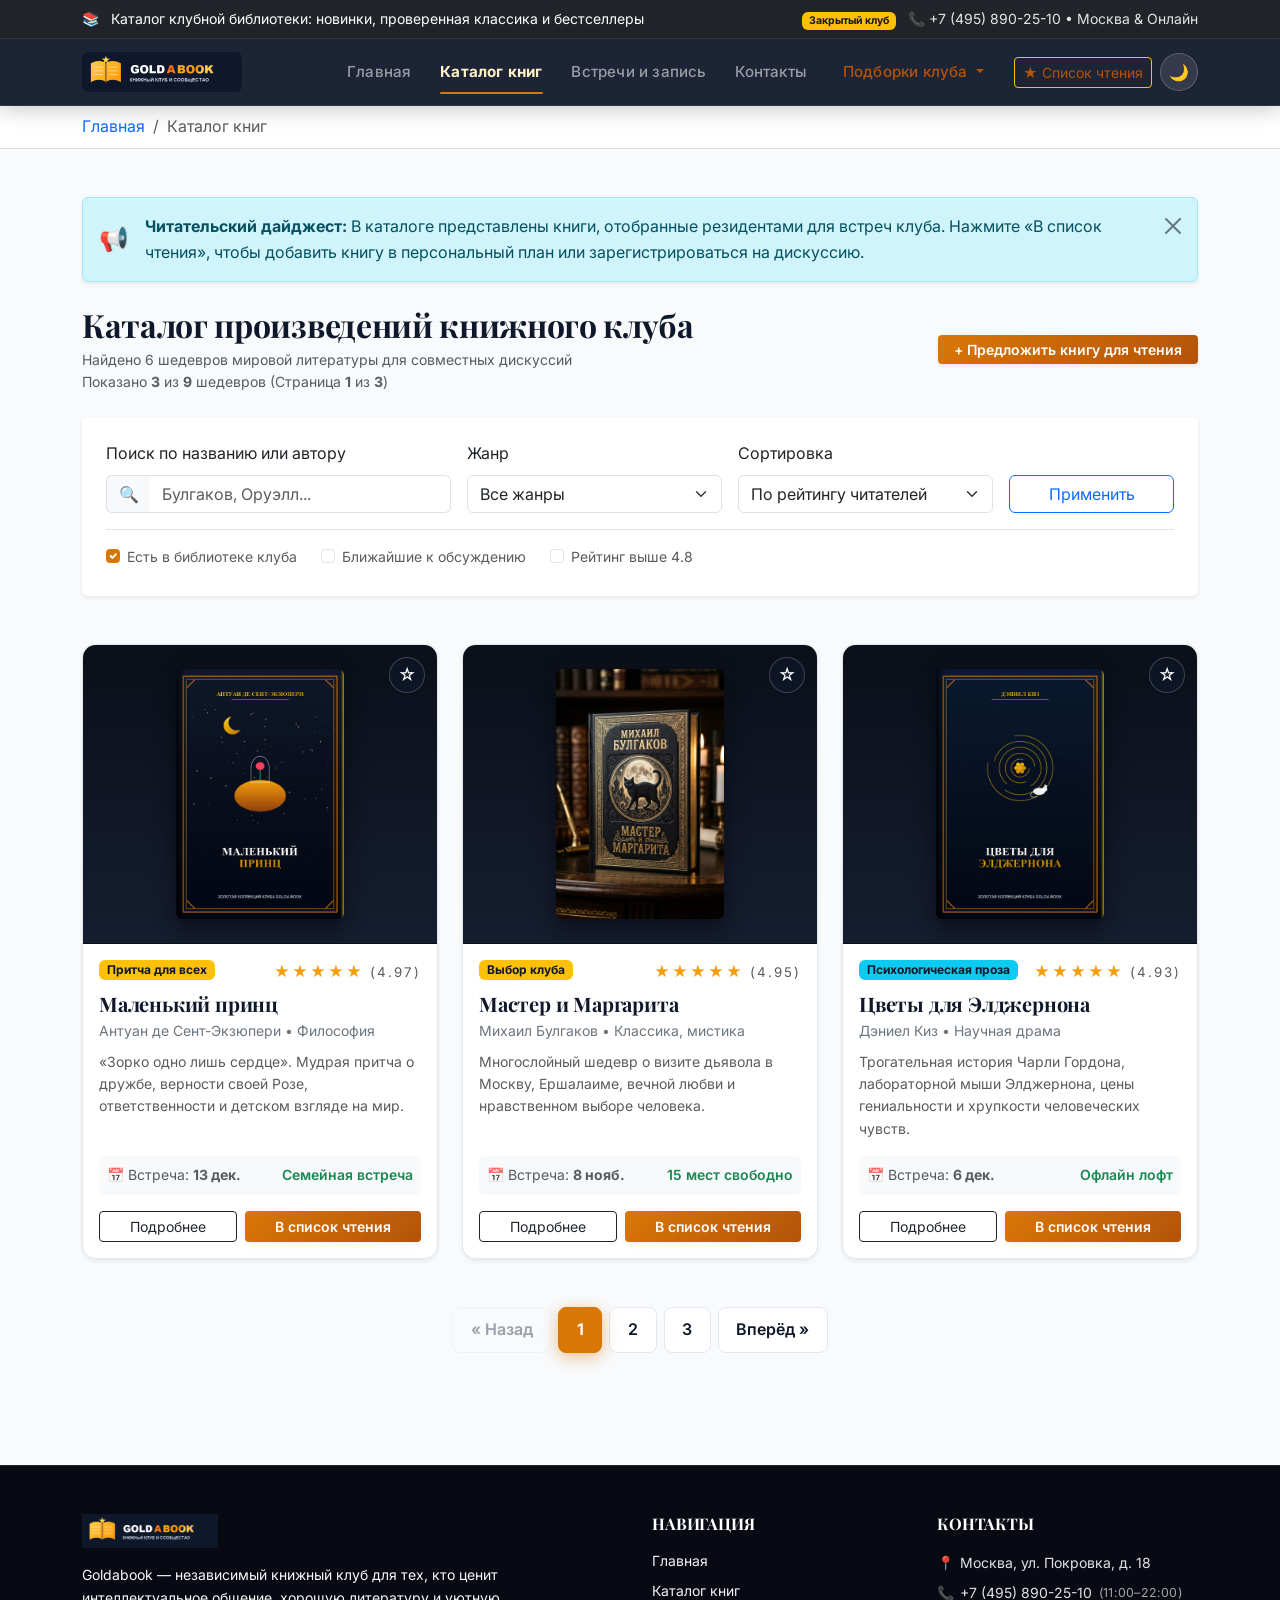
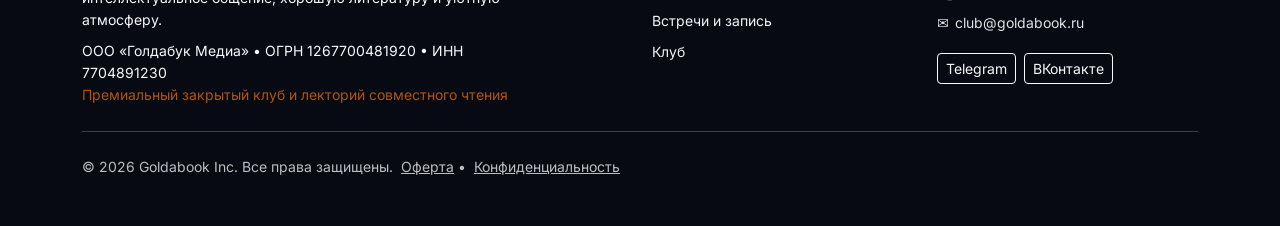
==== commit 99a6aded: "feat(footer): add Club selection link in navigation and working hours next to phone" ====
--- a/catalog.html
+++ b/catalog.html
@@ -638,6 +638,7 @@
             <li class="mb-2"><a href="index.html">Главная</a></li>
             <li class="mb-2"><a href="catalog.html">Каталог книг</a></li>
             <li class="mb-2"><a href="order.html">Встречи и запись</a></li>
+            <li class="mb-2"><a href="index.html#monthly-books">Клуб</a></li>
           </ul>
         </div>
         <div class="col-12 col-md-3">
@@ -655,6 +656,7 @@
               <a href="contacts.html" class="footer-contact-link" title="Перейти на страницу контактов (телефон)">
                 <span>📞</span>
                 <span>+7 (495) 890-25-10</span>
+                <span class="footer-work-hours">(11:00–22:00)</span>
               </a>
             </li>
             <li class="mb-1">
@@ -988,9 +990,10 @@
 
   <!-- Кнопка «Наверх» с бумажным самолётиком -->
   <button class="back-to-top-btn" type="button" aria-label="Вернуться наверх страницы" title="Наверх">
-    <svg width="22" height="22" viewBox="0 0 24 24" fill="none" stroke="#ffffff" stroke-width="2" stroke-linecap="round" stroke-linejoin="round" class="plane-icon" aria-hidden="true">
-      <path d="M22 2L11 13"></path>
-      <path d="M22 2L15 22L11 13L2 9L22 2Z" fill="rgba(255, 255, 255, 0.25)"></path>
+    <svg width="24" height="24" viewBox="0 0 24 24" fill="none" class="plane-icon" aria-hidden="true">
+      <path d="M12 2L3 21L12 17Z" fill="rgba(255, 255, 255, 0.45)" stroke="#ffffff" stroke-width="1.8" stroke-linejoin="round"></path>
+      <path d="M12 2L21 21L12 17Z" fill="#ffffff" stroke="#ffffff" stroke-width="1.8" stroke-linejoin="round"></path>
+      <path d="M12 2V17" stroke="#ffffff" stroke-width="1.8" stroke-linecap="round"></path>
     </svg>
   </button>
 </body>
--- a/css/custom.css
+++ b/css/custom.css
@@ -950,18 +950,19 @@
   font-size: 1.1rem;
 }
 
-/* Кнопка «Наверх» (поднята выше, с белой обводкой и бумажным самолётиком) */
+/* Кнопка «Наверх» (белая обводка, самолётик смотрит ровно вверх) */
 .back-to-top-btn {
   position: fixed;
   bottom: 36px;
   right: 28px;
-  width: 48px;
-  height: 48px;
+  width: 50px;
+  height: 50px;
   border-radius: 50%;
   background: #0f172a;
   color: #ffffff;
   border: 2px solid #ffffff !important;
-  box-shadow: 0 8px 24px rgba(0, 0, 0, 0.45), 0 0 14px rgba(255, 255, 255, 0.25);
+  outline: none;
+  box-shadow: 0 8px 24px rgba(0, 0, 0, 0.5), 0 0 12px rgba(255, 255, 255, 0.35);
   display: flex;
   align-items: center;
   justify-content: center;
@@ -974,9 +975,10 @@
 }
 
 .back-to-top-btn .plane-icon {
-  width: 22px;
-  height: 22px;
-  transform: rotate(-45deg) translate(1px, -1px);
+  width: 24px;
+  height: 24px;
+  display: block;
+  transform: none; /* смотрит строго ровно вверх без наклона */
   transition: transform 0.25s ease;
 }
 
@@ -986,16 +988,19 @@
   transform: translateY(0);
 }
 
-.back-to-top-btn:hover {
+.back-to-top-btn:hover,
+.back-to-top-btn:focus {
   background: var(--gb-gold);
+  border: 2px solid #ffffff !important;
   border-color: #ffffff !important;
   color: #ffffff;
   transform: translateY(-4px);
-  box-shadow: 0 12px 28px rgba(217, 119, 6, 0.5), 0 0 16px rgba(255, 255, 255, 0.4);
-}
-
-.back-to-top-btn:hover .plane-icon {
-  transform: rotate(-45deg) translate(3px, -3px);
+  box-shadow: 0 12px 28px rgba(217, 119, 6, 0.55), 0 0 18px rgba(255, 255, 255, 0.5);
+}
+
+.back-to-top-btn:hover .plane-icon,
+.back-to-top-btn:focus .plane-icon {
+  transform: translateY(-3px); /* взлетает строго вверх */
 }
 
 /* Подвал */
@@ -1047,6 +1052,23 @@
 .footer-contact-link:focus {
   color: #fbbf24 !important;
   transform: translateX(4px);
+}
+
+.footer-work-hours {
+  opacity: 0.72;
+  font-size: 0.88em;
+  white-space: nowrap;
+  letter-spacing: 0.02em;
+  transition: opacity 0.2s ease;
+}
+
+.footer-contact-link:hover .footer-work-hours,
+.footer-contact-link:focus .footer-work-hours {
+  opacity: 1;
+}
+
+#monthly-books {
+  scroll-margin-top: 80px;
 }
 
 .topbar-contact-link {
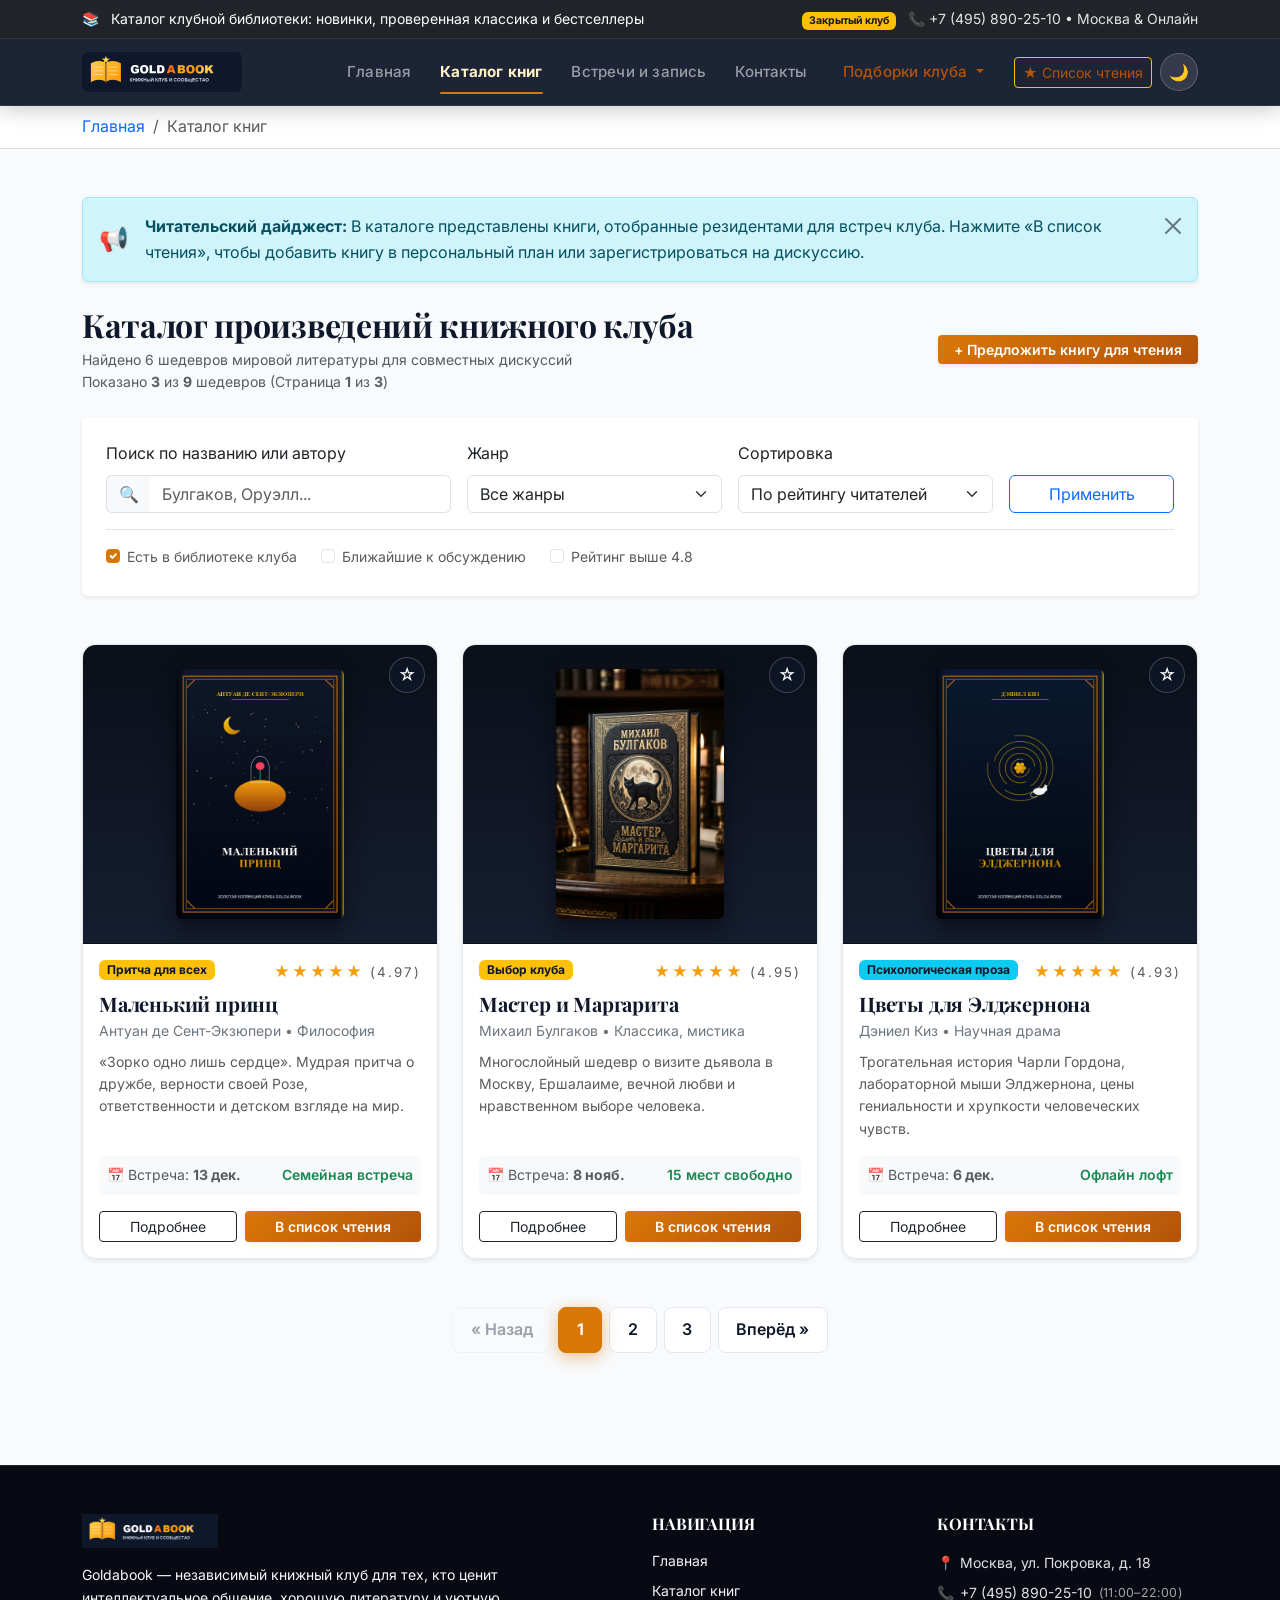
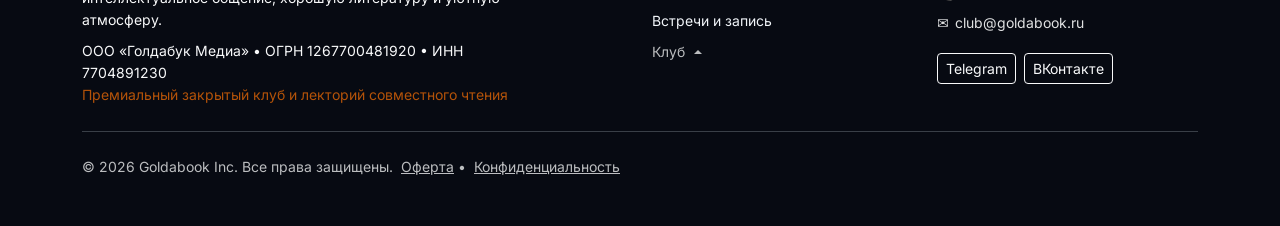
==== commit 60f41446: "feat(footer): turn Club into dropdown menu mirroring Club Collections from header" ====
--- a/catalog.html
+++ b/catalog.html
@@ -638,7 +638,20 @@
             <li class="mb-2"><a href="index.html">Главная</a></li>
             <li class="mb-2"><a href="catalog.html">Каталог книг</a></li>
             <li class="mb-2"><a href="order.html">Встречи и запись</a></li>
-            <li class="mb-2"><a href="index.html#monthly-books">Клуб</a></li>
+            <li class="mb-2 dropup">
+              <a class="dropdown-toggle text-decoration-none footer-club-toggle" href="#" role="button" id="footerClubDropdown" data-bs-toggle="dropdown" aria-expanded="false" title="Подборки клуба">
+                Клуб
+              </a>
+              <ul class="dropdown-menu dropdown-menu-dark footer-club-menu shadow" aria-labelledby="footerClubDropdown">
+                <li><h6 class="dropdown-header text-warning fw-bold">Подборки клуба</h6></li>
+                <li><a class="dropdown-item" href="catalog.html?genre=classic">Золотая классика</a></li>
+                <li><a class="dropdown-item" href="catalog.html?genre=scifi">Научная фантастика</a></li>
+                <li><a class="dropdown-item" href="catalog.html?genre=dystopia">Антиутопии</a></li>
+                <li><hr class="dropdown-divider"></li>
+                <li><a class="dropdown-item" href="order.html">Расписание встреч</a></li>
+                <li><a class="dropdown-item" href="#" data-bs-toggle="modal" data-bs-target="#quickOrderModal">Быстрая запись в клуб</a></li>
+              </ul>
+            </li>
           </ul>
         </div>
         <div class="col-12 col-md-3">
--- a/css/custom.css
+++ b/css/custom.css
@@ -1071,6 +1071,44 @@
   scroll-margin-top: 80px;
 }
 
+/* Выпадающее меню «Подборки клуба» в футере */
+.footer-club-toggle {
+  color: rgba(248, 249, 250, 0.75) !important;
+  text-decoration: none;
+  display: inline-flex;
+  align-items: center;
+  gap: 0.35rem;
+  transition: color 0.2s ease;
+  cursor: pointer;
+}
+
+.footer-club-toggle:hover,
+.footer-club-toggle:focus,
+.footer-club-toggle[aria-expanded="true"] {
+  color: #fbbf24 !important;
+}
+
+.footer-club-menu {
+  background-color: #1e293b !important;
+  border: 1px solid rgba(255, 255, 255, 0.15) !important;
+  min-width: 220px;
+  box-shadow: 0 10px 25px -5px rgba(0, 0, 0, 0.5) !important;
+  margin-bottom: 0.5rem;
+}
+
+.footer-club-menu .dropdown-item {
+  color: #cbd5e1 !important;
+  font-size: 0.875rem;
+  padding: 0.45rem 1rem;
+  transition: background-color 0.15s ease, color 0.15s ease;
+}
+
+.footer-club-menu .dropdown-item:hover,
+.footer-club-menu .dropdown-item:focus {
+  background-color: rgba(251, 191, 36, 0.15) !important;
+  color: var(--gb-gold) !important;
+}
+
 .topbar-contact-link {
   color: rgba(248, 249, 250, 0.9) !important;
   text-decoration: none;
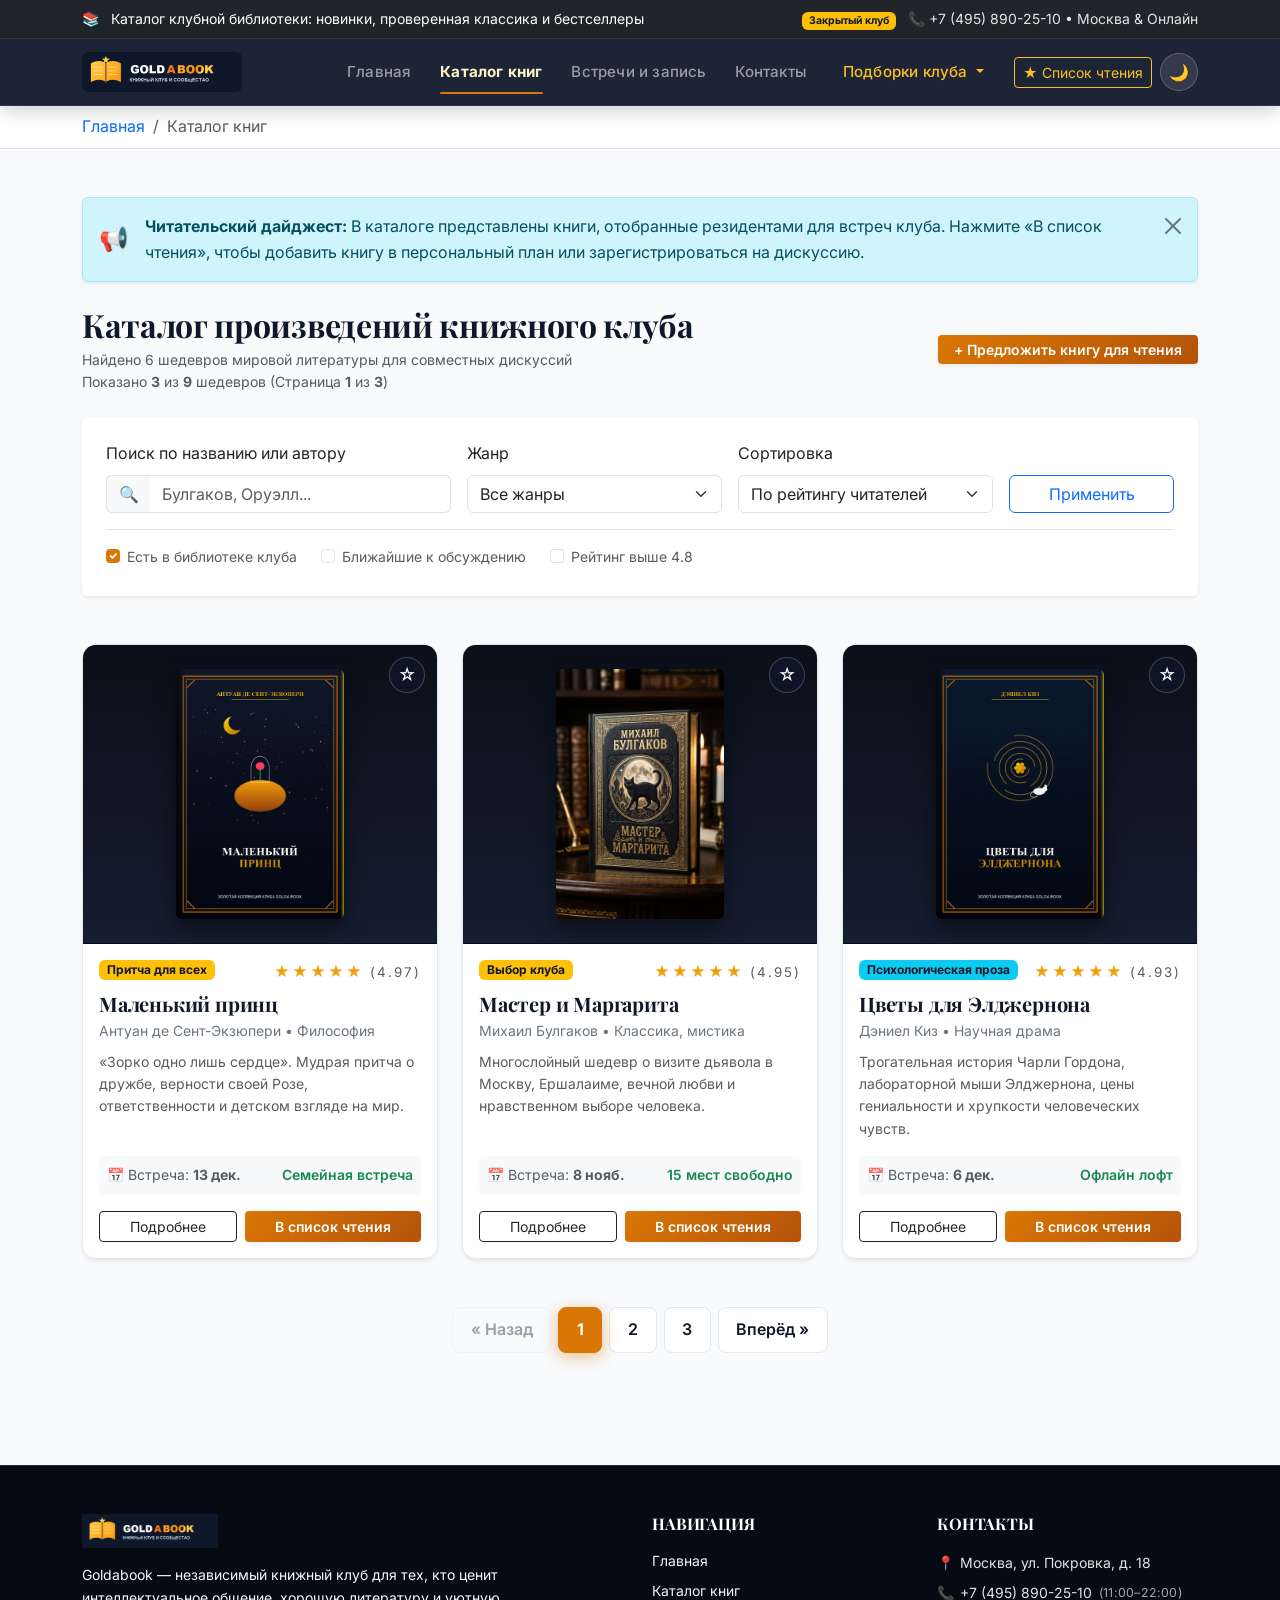
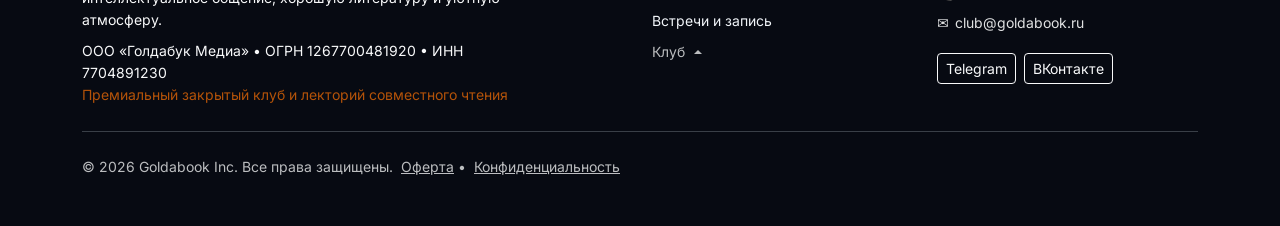
==== commit a18d1121: "fix(ui): ensure high-contrast dark text on yellow hover for navbar buttons in dark theme" ====
--- a/catalog.html
+++ b/catalog.html
@@ -80,7 +80,7 @@
           </li>
           <li class="nav-item dropdown ms-lg-2">
             <a 
-              class="nav-link dropdown-toggle btn btn-sm btn-outline-warning text-warning px-3 py-1 mt-2 mt-lg-0" 
+              class="nav-link dropdown-toggle btn btn-sm btn-outline-warning px-3 py-1 mt-2 mt-lg-0" 
               href="#" 
               id="navbarDropdown" 
               role="button" 
@@ -99,7 +99,7 @@
             </ul>
           </li>
           <li class="nav-item ms-lg-3 mt-2 mt-lg-0 d-flex align-items-center gap-2">
-            <button class="btn btn-sm btn-outline-warning bookmarks-btn text-warning position-relative px-2 py-1" type="button" aria-label="Список чтения" title="Ваш список чтения">
+            <button class="btn btn-sm btn-outline-warning bookmarks-btn position-relative px-2 py-1" type="button" aria-label="Список чтения" title="Ваш список чтения">
               ★ <span class="d-none d-xl-inline">Список чтения</span>
               <span class="bookmarks-badge" style="display: none;">0</span>
             </button>
--- a/css/custom.css
+++ b/css/custom.css
@@ -352,7 +352,7 @@
   transition: color 0.2s ease, background-color 0.2s ease;
 }
 
-.navbar .nav-link:hover {
+.navbar .nav-link:not(.btn):hover {
   color: #fbbf24 !important;
 }
 
@@ -440,6 +440,79 @@
 
 .bookmarks-btn:hover {
   transform: scale(1.05);
+}
+
+.bookmarks-btn:hover .bookmarks-badge {
+  background-color: #0f172a;
+  color: #fbbf24;
+}
+
+/* Высококонтрастные outline-кнопки (Подборки клуба, Список чтения и др.) */
+.navbar .btn-outline-warning,
+.btn-outline-warning {
+  border-color: #fbbf24 !important;
+  color: #fbbf24 !important;
+  background-color: transparent !important;
+  transition: all 0.2s ease-in-out !important;
+}
+
+.navbar .btn-outline-warning *,
+.btn-outline-warning * {
+  color: inherit !important;
+  transition: color 0.2s ease-in-out !important;
+}
+
+.navbar .btn-outline-warning::after,
+.btn-outline-warning::after {
+  border-top-color: #fbbf24 !important;
+  transition: border-color 0.2s ease-in-out !important;
+}
+
+/* Состояния: наведение, фокус, активность, открытое состояние выпадающего меню */
+.navbar .btn-outline-warning:hover,
+.navbar .btn-outline-warning:focus,
+.navbar .btn-outline-warning:active,
+.navbar .btn-outline-warning.active,
+.navbar .btn-outline-warning.show,
+.navbar .btn-outline-warning[aria-expanded="true"],
+.btn-outline-warning:hover,
+.btn-outline-warning:focus,
+.btn-outline-warning:active,
+.btn-outline-warning.active,
+.btn-outline-warning.show,
+.btn-outline-warning[aria-expanded="true"] {
+  background-color: #fbbf24 !important;
+  border-color: #fbbf24 !important;
+  color: #0f172a !important; /* Тёмный текст на золотом фоне с идеальной читаемостью */
+  box-shadow: 0 0 12px rgba(251, 191, 36, 0.45) !important;
+}
+
+.navbar .btn-outline-warning:hover *,
+.navbar .btn-outline-warning:focus *,
+.navbar .btn-outline-warning:active *,
+.navbar .btn-outline-warning.active *,
+.navbar .btn-outline-warning.show *,
+.navbar .btn-outline-warning[aria-expanded="true"] *,
+.btn-outline-warning:hover *,
+.btn-outline-warning:focus *,
+.btn-outline-warning:active *,
+.btn-outline-warning.active *,
+.btn-outline-warning.show *,
+.btn-outline-warning[aria-expanded="true"] * {
+  color: #0f172a !important;
+}
+
+.navbar .btn-outline-warning:hover::after,
+.navbar .btn-outline-warning:focus::after,
+.navbar .btn-outline-warning:active::after,
+.navbar .btn-outline-warning.show::after,
+.navbar .btn-outline-warning[aria-expanded="true"]::after,
+.btn-outline-warning:hover::after,
+.btn-outline-warning:focus::after,
+.btn-outline-warning:active::after,
+.btn-outline-warning.show::after,
+.btn-outline-warning[aria-expanded="true"]::after {
+  border-top-color: #0f172a !important;
 }
 
 .bookmarks-badge {
@@ -1216,12 +1289,12 @@
 }
 
 /* Высокий контраст золотистого текста в светлой и тёмной темах (WCAG AA) */
-[data-bs-theme="light"] a.text-warning,
-[data-bs-theme="light"] .text-warning:not(.badge) {
+[data-bs-theme="light"] a.text-warning:not(.btn),
+[data-bs-theme="light"] .text-warning:not(.badge):not(.btn) {
   color: #b45309 !important;
 }
 
-[data-bs-theme="dark"] a.text-warning,
-[data-bs-theme="dark"] .text-warning:not(.badge) {
+[data-bs-theme="dark"] a.text-warning:not(.btn),
+[data-bs-theme="dark"] .text-warning:not(.badge):not(.btn) {
   color: #fbbf24 !important;
 }
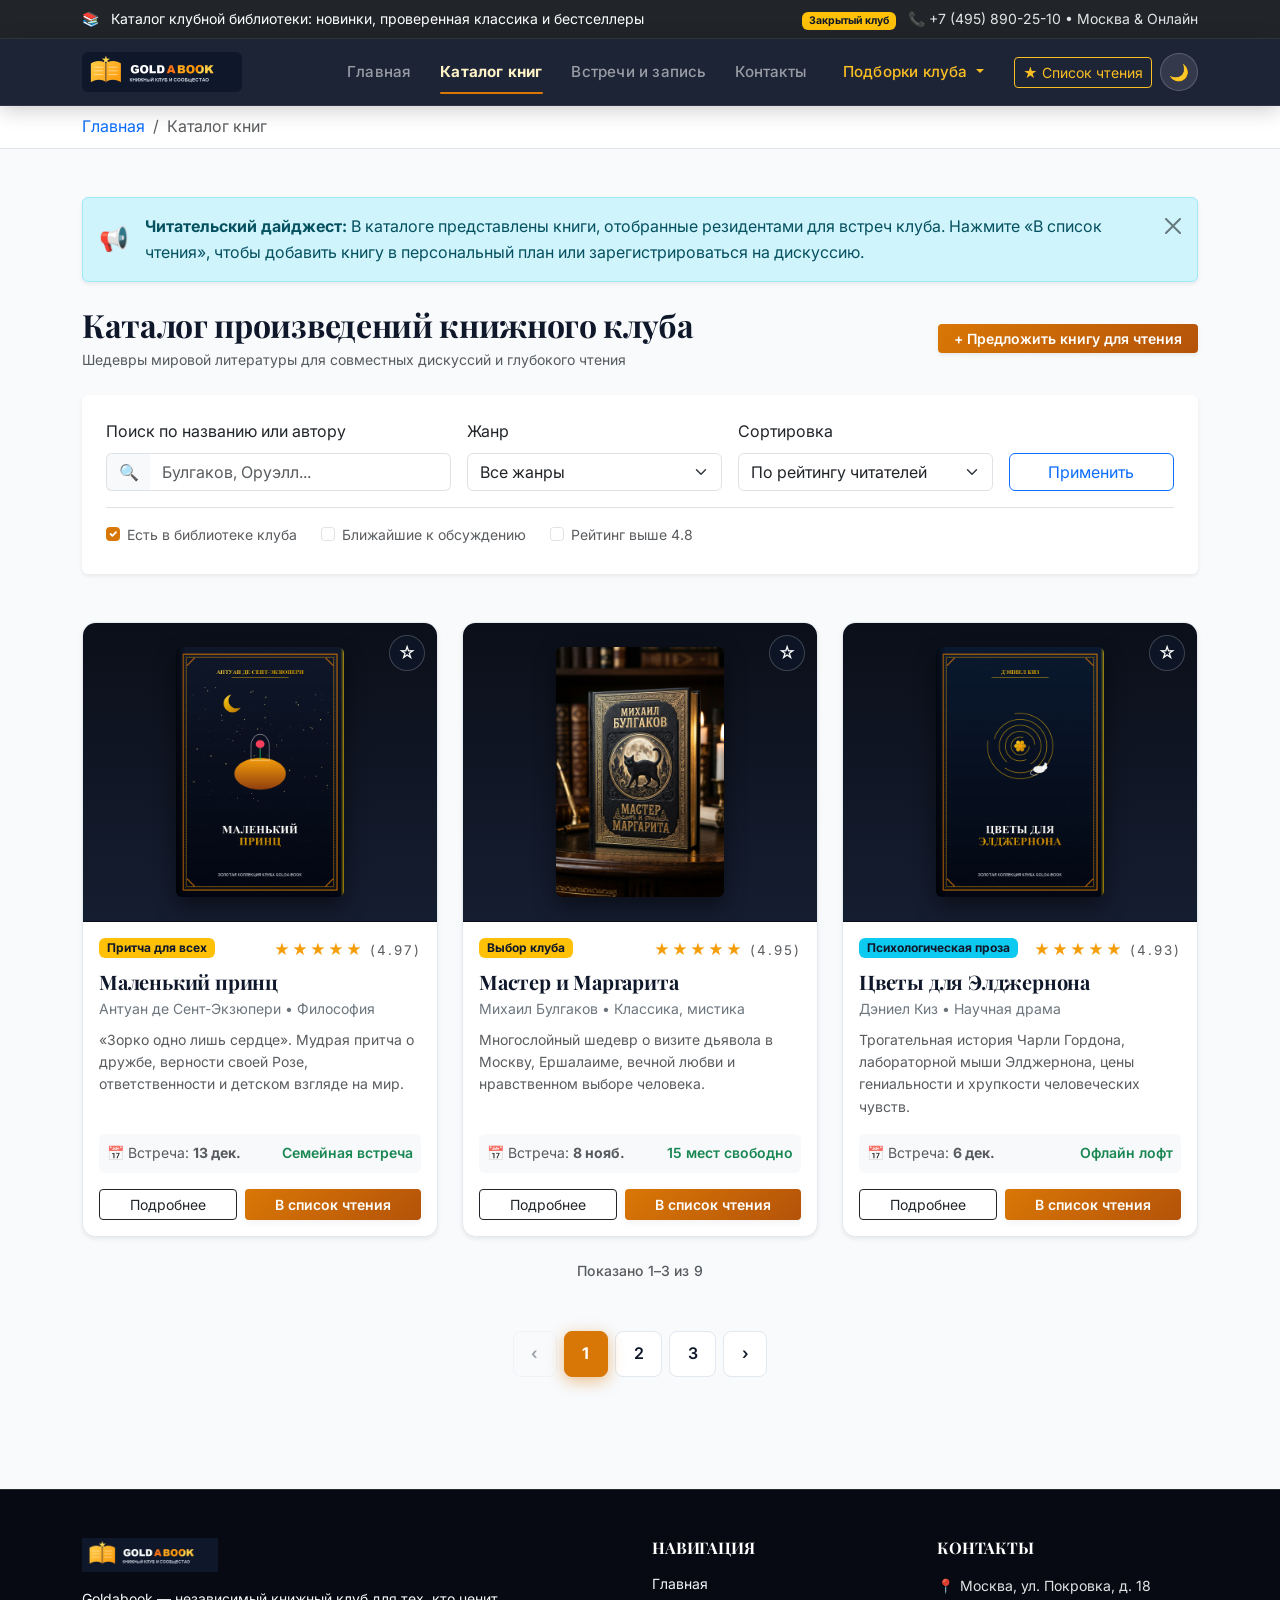
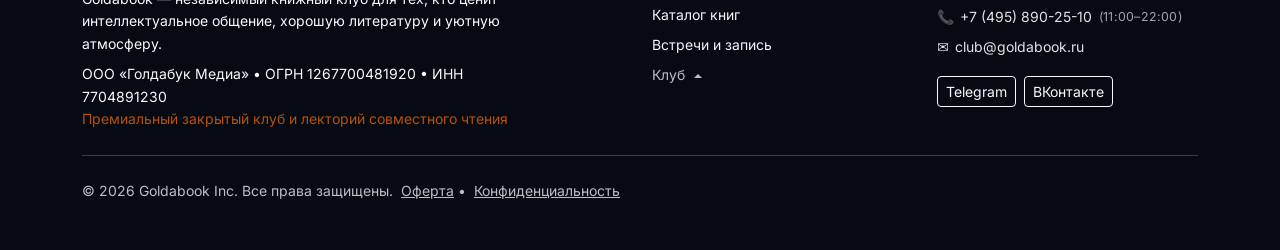
==== commit 439cde6b: "feat: implement 5 core platform features: pagination, theme transition, scroll progress, Yandex Maps" ====
--- a/catalog.html
+++ b/catalog.html
@@ -25,6 +25,8 @@
   <link rel="stylesheet" href="css/custom.css">
 </head>
 <body>
+  <!-- Полоса прогресса прокрутки -->
+  <div id="scroll-progress-bar" class="scroll-progress-bar" aria-hidden="true"></div>
   <!-- Доступность: ссылка для перехода к контенту -->
   <a href="#main-content" class="skip-link">Перейти к каталогу</a>
 
@@ -139,7 +141,7 @@
     <div class="d-flex flex-column flex-md-row justify-content-between align-items-md-center mb-4">
       <div>
         <h1 class="h2 fw-bold mb-1">Каталог произведений книжного клуба</h1>
-        <p class="text-muted small mb-0">Найдено 6 шедевров мировой литературы для совместных дискуссий</p><p class="text-muted small mb-0 catalog-count-display"></p>
+        <p class="text-muted small mb-0">Шедевры мировой литературы для совместных дискуссий и глубокого чтения</p>
       </div>
       <div class="mt-3 mt-md-0">
         <button 
@@ -550,6 +552,11 @@
         </article>
       </div>
 
+    </div>
+
+    <!-- Подпись под сеткой: статус отображения количества книг -->
+    <div class="text-center text-muted small mt-4" id="catalog-shown-info" aria-live="polite">
+      Показано 1–3 из 9
     </div>
 
     <!-- Bootstrap Пагинация (Интерактивная) -->
--- a/css/custom.css
+++ b/css/custom.css
@@ -1297,4 +1297,138 @@
 [data-bs-theme="dark"] a.text-warning:not(.btn),
 [data-bs-theme="dark"] .text-warning:not(.badge):not(.btn) {
   color: #fbbf24 !important;
+}
+
+/* ==========================================================================
+   Фича 1: Плавное затухание при смене страниц каталога
+   ========================================================================== */
+#catalog-grid {
+  transition: opacity 0.22s ease-in-out;
+}
+
+#catalog-grid.is-fading {
+  opacity: 0.15;
+}
+
+#catalog-shown-info {
+  font-weight: 500;
+  letter-spacing: 0.01em;
+}
+
+/* ==========================================================================
+   Фича 2: Анимация смены темы (View Transitions API + вращение иконки)
+   ========================================================================== */
+::view-transition-old(root),
+::view-transition-new(root) {
+  animation: none;
+  mix-blend-mode: normal;
+}
+
+::view-transition-old(root) {
+  z-index: 1;
+}
+
+::view-transition-new(root) {
+  z-index: 9999;
+}
+
+.theme-toggle-btn {
+  transition: transform 0.45s cubic-bezier(0.34, 1.56, 0.64, 1), background-color 0.2s ease, border-color 0.2s ease !important;
+}
+
+.theme-toggle-btn.rotating {
+  transform: rotate(360deg) scale(1.15) !important;
+}
+
+@media (prefers-reduced-motion: reduce) {
+  .theme-toggle-btn {
+    transition: none !important;
+  }
+}
+
+/* ==========================================================================
+   Фича 3: Полоса прогресса прокрутки (Scroll Progress Bar)
+   ========================================================================== */
+.scroll-progress-bar {
+  position: fixed;
+  top: 0;
+  left: 0;
+  width: 100%;
+  height: 3px;
+  background-color: var(--gb-gold);
+  transform-origin: 0% 50%;
+  transform: scaleX(0);
+  z-index: 1070;
+  pointer-events: none;
+  box-shadow: 0 0 10px var(--gb-gold-glow);
+  transition: transform 0.08s ease-out;
+}
+
+@media (prefers-reduced-motion: reduce) {
+  .scroll-progress-bar {
+    transition: none !important;
+  }
+}
+
+/* ==========================================================================
+   Фича 4: Яндекс.Карты (Схема проезда)
+   ========================================================================== */
+.contacts-map-card {
+  border-radius: 12px;
+  overflow: hidden;
+}
+
+.contacts-map-wrapper {
+  position: relative;
+  width: 100%;
+  height: 320px;
+  background-color: #1e293b;
+  overflow: hidden;
+}
+
+.contacts-map-placeholder {
+  position: absolute;
+  top: 0;
+  left: 0;
+  width: 100%;
+  height: 100%;
+  background: linear-gradient(135deg, rgba(30, 41, 59, 0.96), rgba(15, 23, 42, 0.96));
+  z-index: 2;
+  transition: opacity 0.35s ease, visibility 0.35s ease;
+}
+
+.contacts-map-placeholder.is-hidden {
+  opacity: 0;
+  visibility: hidden;
+  pointer-events: none;
+}
+
+.contacts-map-iframe {
+  width: 100%;
+  height: 100%;
+  border: 0;
+  display: block;
+}
+
+/* ==========================================================================
+   Фича 5: Плавное появление блоков при прокрутке (Scroll Reveal)
+   ========================================================================== */
+.reveal {
+  opacity: 0;
+  transform: translateY(28px);
+  transition: opacity 0.65s cubic-bezier(0.16, 1, 0.3, 1), transform 0.65s cubic-bezier(0.16, 1, 0.3, 1);
+  will-change: opacity, transform;
+}
+
+.reveal.revealed {
+  opacity: 1;
+  transform: translateY(0);
+}
+
+@media (prefers-reduced-motion: reduce) {
+  .reveal {
+    opacity: 1 !important;
+    transform: none !important;
+    transition: none !important;
+  }
 }
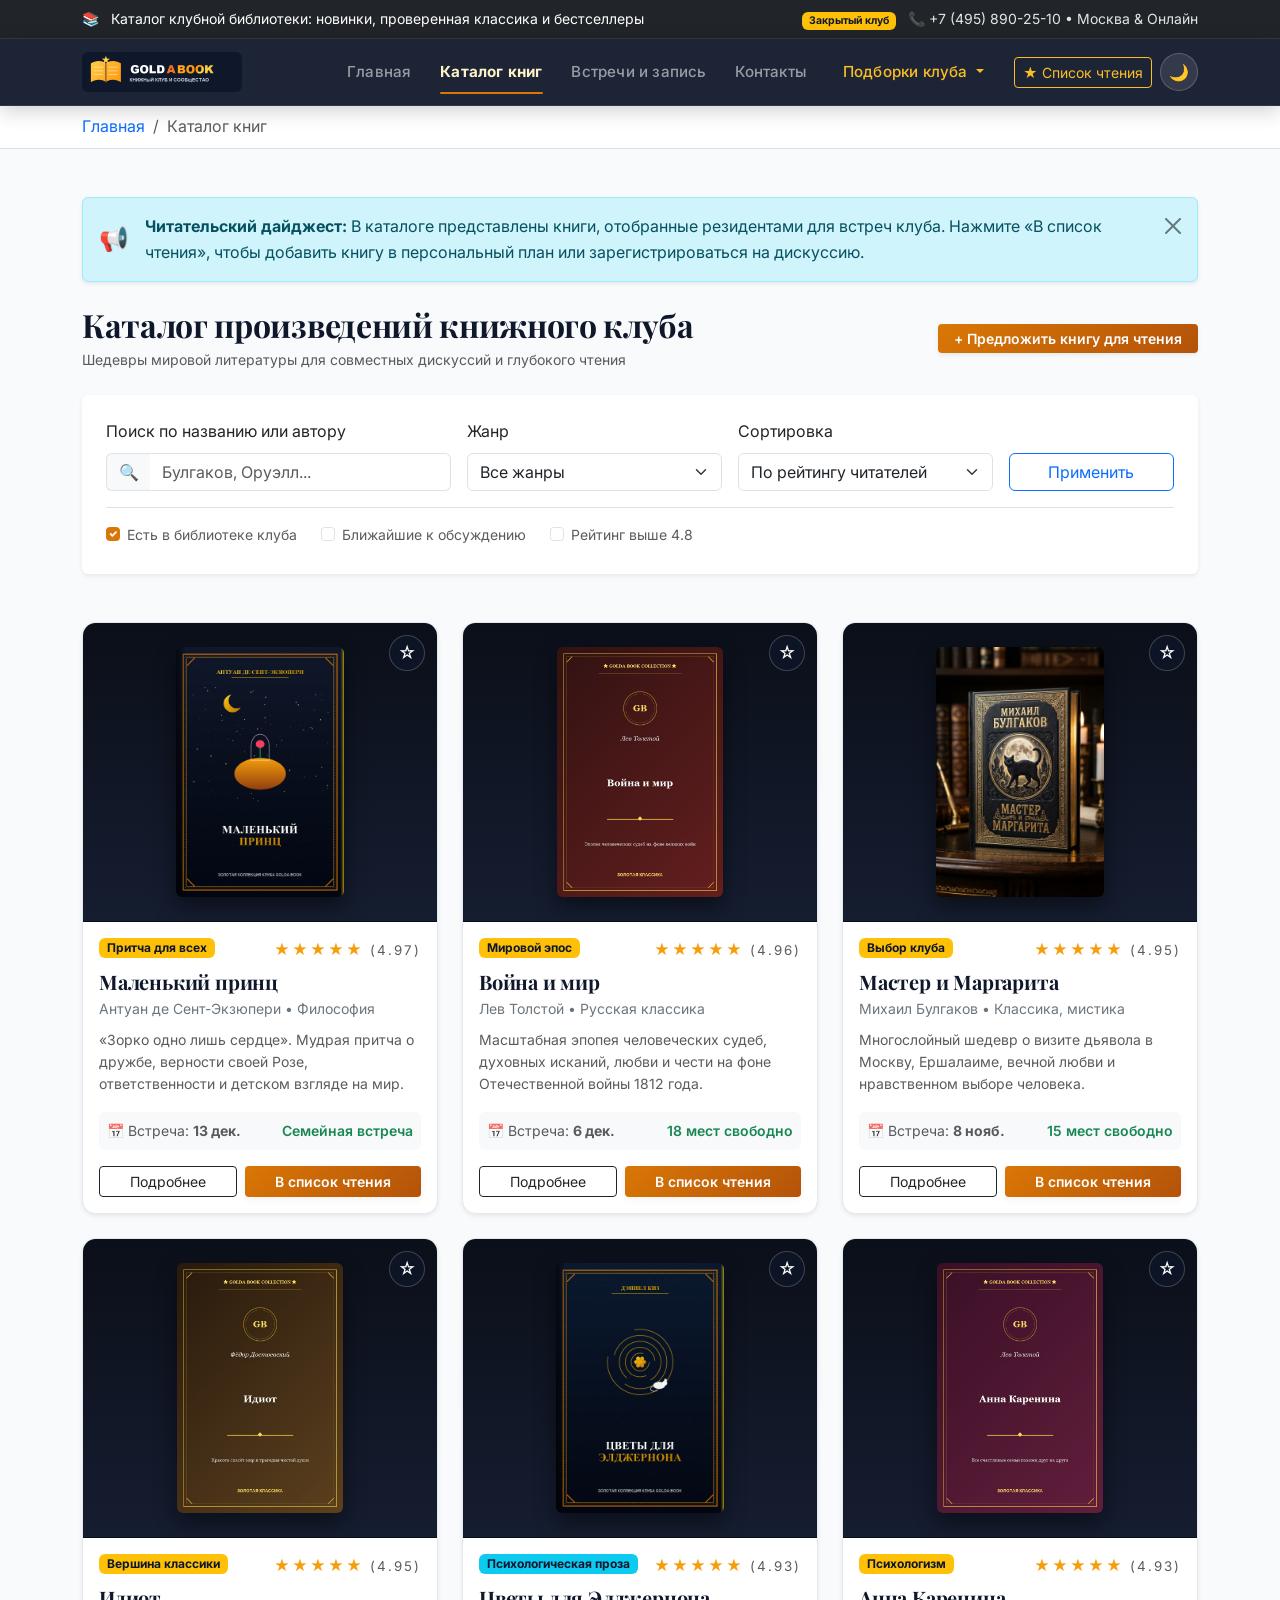
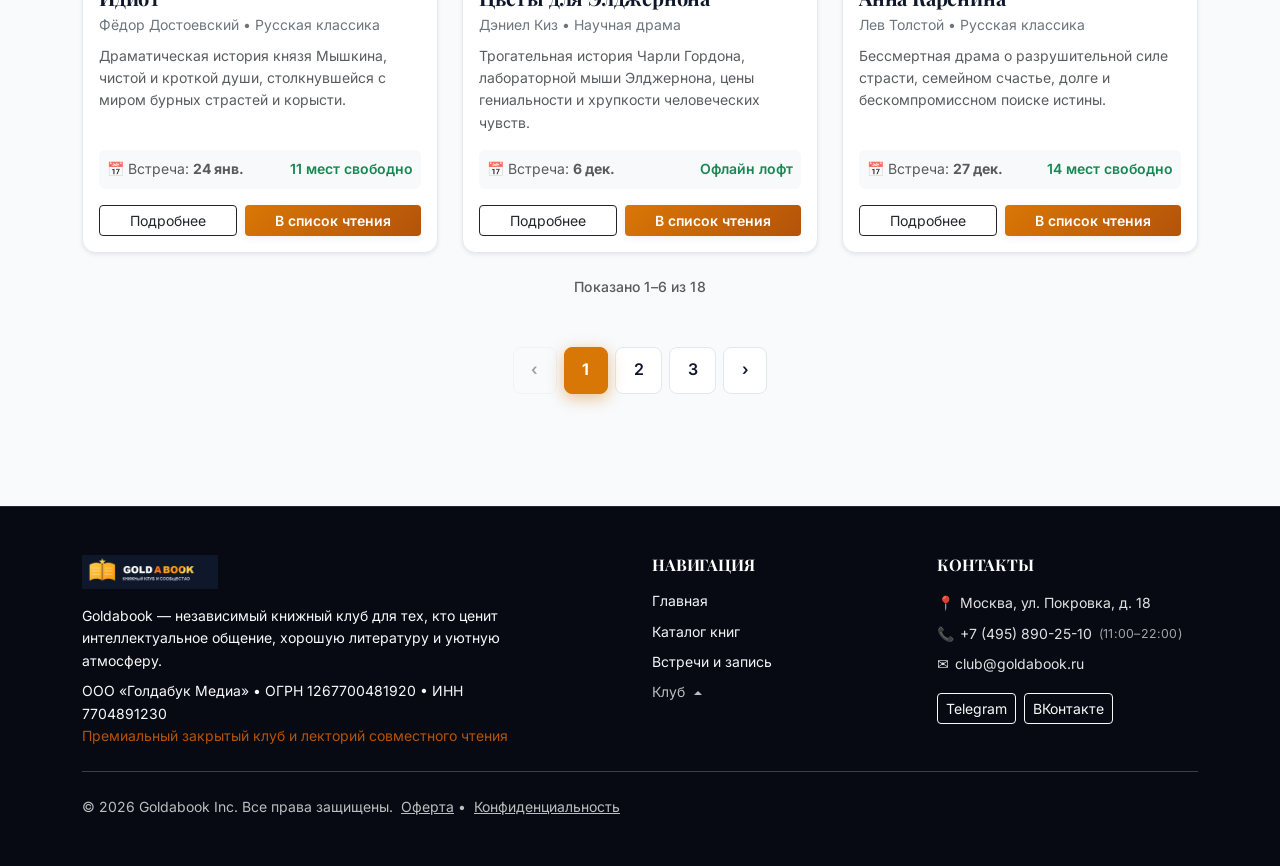
==== commit 2d744d9c: "feat(catalog): expand to 18 books with 6 books per page across 3 pages" ====
--- a/catalog.html
+++ b/catalog.html
@@ -552,11 +552,290 @@
         </article>
       </div>
 
+      <!-- Карточка 10: О дивный новый мир -->
+      <div class="col-12 col-md-6 col-lg-4 book-item-col" data-title="О дивный новый мир" data-author="Олдос Хаксли" data-genre="dystopia" data-rating="4.90">
+        <article class="card h-100 shadow-sm book-card">
+          <div class="book-cover-wrap">
+            <button class="btn-bookmark" data-book-id="brave-new-world" data-book-title="О дивный новый мир" type="button" aria-label="Добавить в список чтения" title="В список чтения">☆</button>
+            <img src="images/book-brave.jpg" class="book-cover-img" alt="Обложка книги О дивный новый мир">
+          </div>
+          <div class="card-body d-flex flex-column">
+            <div class="d-flex justify-content-between align-items-start mb-2">
+              <span class="badge bg-warning text-dark">Шедевр</span>
+              <span class="rating-stars">★★★★★ <small class="text-muted">(4.90)</small></span>
+            </div>
+            <h2 class="card-title h5 fw-bold mb-1">
+              <a href="#" class="text-decoration-none book-title-link btn-open-book-modal" data-book-id="brave-new-world" data-bs-toggle="modal" data-bs-target="#bookDetailsModal">О дивный новый мир</a>
+            </h2>
+            <p class="text-secondary small mb-2">Олдос Хаксли • Антиутопия</p>
+            <p class="card-text text-muted small flex-grow-1">
+              Блистательная антиутопия о технократическом обществе беззаботного гедонизма и генетического контроля.
+            </p>
+            <div class="d-flex justify-content-between align-items-center small text-muted mb-3 bg-light p-2 rounded">
+              <span>📅 Встреча: <strong>22 нояб.</strong></span>
+              <span class="text-success fw-semibold">12 мест свободно</span>
+            </div>
+            <div class="d-flex gap-2">
+              <button type="button" class="btn btn-outline-dark btn-sm flex-fill btn-open-book-modal" data-book-id="brave-new-world" data-bs-toggle="modal" data-bs-target="#bookDetailsModal">Подробнее</button>
+              <button type="button" class="btn btn-gold btn-sm flex-fill" data-bs-toggle="modal" data-bs-target="#quickOrderModal">В список чтения</button>
+            </div>
+          </div>
+        </article>
+      </div>
+
+      <!-- Карточка 11: Солярис -->
+      <div class="col-12 col-md-6 col-lg-4 book-item-col" data-title="Солярис" data-author="Станислав Лем" data-genre="scifi" data-rating="4.92">
+        <article class="card h-100 shadow-sm book-card">
+          <div class="book-cover-wrap">
+            <button class="btn-bookmark" data-book-id="solaris" data-book-title="Солярис" type="button" aria-label="Добавить в список чтения" title="В список чтения">☆</button>
+            <img src="images/book-solaris.jpg" class="book-cover-img" alt="Обложка книги Солярис">
+          </div>
+          <div class="card-body d-flex flex-column">
+            <div class="d-flex justify-content-between align-items-start mb-2">
+              <span class="badge bg-warning text-dark">Sci-Fi классика</span>
+              <span class="rating-stars">★★★★★ <small class="text-muted">(4.92)</small></span>
+            </div>
+            <h2 class="card-title h5 fw-bold mb-1">
+              <a href="#" class="text-decoration-none book-title-link btn-open-book-modal" data-book-id="solaris" data-bs-toggle="modal" data-bs-target="#bookDetailsModal">Солярис</a>
+            </h2>
+            <p class="text-secondary small mb-2">Станислав Лем • Научная фантастика</p>
+            <p class="card-text text-muted small flex-grow-1">
+              Глубокий роман о загадке мыслящего инопланетного Океана и непостижимых тайнах человеческой совести.
+            </p>
+            <div class="d-flex justify-content-between align-items-center small text-muted mb-3 bg-light p-2 rounded">
+              <span>📅 Встреча: <strong>29 нояб.</strong></span>
+              <span class="text-success fw-semibold">14 мест свободно</span>
+            </div>
+            <div class="d-flex gap-2">
+              <button type="button" class="btn btn-outline-dark btn-sm flex-fill btn-open-book-modal" data-book-id="solaris" data-bs-toggle="modal" data-bs-target="#bookDetailsModal">Подробнее</button>
+              <button type="button" class="btn btn-gold btn-sm flex-fill" data-bs-toggle="modal" data-bs-target="#quickOrderModal">В список чтения</button>
+            </div>
+          </div>
+        </article>
+      </div>
+
+      <!-- Карточка 12: Война и мир -->
+      <div class="col-12 col-md-6 col-lg-4 book-item-col" data-title="Война и мир" data-author="Лев Толстой" data-genre="classic" data-rating="4.96">
+        <article class="card h-100 shadow-sm book-card">
+          <div class="book-cover-wrap">
+            <button class="btn-bookmark" data-book-id="tolstoy" data-book-title="Война и мир" type="button" aria-label="Добавить в список чтения" title="В список чтения">☆</button>
+            <img src="images/book-tolstoy.jpg" class="book-cover-img" alt="Обложка книги Война и мир">
+          </div>
+          <div class="card-body d-flex flex-column">
+            <div class="d-flex justify-content-between align-items-start mb-2">
+              <span class="badge bg-warning text-dark">Мировой эпос</span>
+              <span class="rating-stars">★★★★★ <small class="text-muted">(4.96)</small></span>
+            </div>
+            <h2 class="card-title h5 fw-bold mb-1">
+              <a href="#" class="text-decoration-none book-title-link btn-open-book-modal" data-book-id="tolstoy" data-bs-toggle="modal" data-bs-target="#bookDetailsModal">Война и мир</a>
+            </h2>
+            <p class="text-secondary small mb-2">Лев Толстой • Русская классика</p>
+            <p class="card-text text-muted small flex-grow-1">
+              Масштабная эпопея человеческих судеб, духовных исканий, любви и чести на фоне Отечественной войны 1812 года.
+            </p>
+            <div class="d-flex justify-content-between align-items-center small text-muted mb-3 bg-light p-2 rounded">
+              <span>📅 Встреча: <strong>6 дек.</strong></span>
+              <span class="text-success fw-semibold">18 мест свободно</span>
+            </div>
+            <div class="d-flex gap-2">
+              <button type="button" class="btn btn-outline-dark btn-sm flex-fill btn-open-book-modal" data-book-id="tolstoy" data-bs-toggle="modal" data-bs-target="#bookDetailsModal">Подробнее</button>
+              <button type="button" class="btn btn-gold btn-sm flex-fill" data-bs-toggle="modal" data-bs-target="#quickOrderModal">В список чтения</button>
+            </div>
+          </div>
+        </article>
+      </div>
+
+      <!-- Карточка 13: Мы -->
+      <div class="col-12 col-md-6 col-lg-4 book-item-col" data-title="Мы" data-author="Евгений Замятин" data-genre="dystopia" data-rating="4.88">
+        <article class="card h-100 shadow-sm book-card">
+          <div class="book-cover-wrap">
+            <button class="btn-bookmark" data-book-id="we" data-book-title="Мы" type="button" aria-label="Добавить в список чтения" title="В список чтения">☆</button>
+            <img src="images/book-we.jpg" class="book-cover-img" alt="Обложка книги Мы">
+          </div>
+          <div class="card-body d-flex flex-column">
+            <div class="d-flex justify-content-between align-items-start mb-2">
+              <span class="badge bg-warning text-dark">Основа жанра</span>
+              <span class="rating-stars">★★★★★ <small class="text-muted">(4.88)</small></span>
+            </div>
+            <h2 class="card-title h5 fw-bold mb-1">
+              <a href="#" class="text-decoration-none book-title-link btn-open-book-modal" data-book-id="we" data-bs-toggle="modal" data-bs-target="#bookDetailsModal">Мы</a>
+            </h2>
+            <p class="text-secondary small mb-2">Евгений Замятин • Антиутопия</p>
+            <p class="card-text text-muted small flex-grow-1">
+              Пророческий роман о стеклянном Едином Государстве, номерах вместо имён и пробуждении запретной души.
+            </p>
+            <div class="d-flex justify-content-between align-items-center small text-muted mb-3 bg-light p-2 rounded">
+              <span>📅 Встреча: <strong>13 дек.</strong></span>
+              <span class="text-success fw-semibold">10 мест свободно</span>
+            </div>
+            <div class="d-flex gap-2">
+              <button type="button" class="btn btn-outline-dark btn-sm flex-fill btn-open-book-modal" data-book-id="we" data-bs-toggle="modal" data-bs-target="#bookDetailsModal">Подробнее</button>
+              <button type="button" class="btn btn-gold btn-sm flex-fill" data-bs-toggle="modal" data-bs-target="#quickOrderModal">В список чтения</button>
+            </div>
+          </div>
+        </article>
+      </div>
+
+      <!-- Карточка 14: Автостопом по галактике -->
+      <div class="col-12 col-md-6 col-lg-4 book-item-col" data-title="Автостопом по галактике" data-author="Дуглас Адамс" data-genre="scifi" data-rating="4.86">
+        <article class="card h-100 shadow-sm book-card">
+          <div class="book-cover-wrap">
+            <button class="btn-bookmark" data-book-id="hitchhiker" data-book-title="Автостопом по галактике" type="button" aria-label="Добавить в список чтения" title="В список чтения">☆</button>
+            <img src="images/book-hitchhiker.jpg" class="book-cover-img" alt="Обложка книги Автостопом по галактике">
+          </div>
+          <div class="card-body d-flex flex-column">
+            <div class="d-flex justify-content-between align-items-start mb-2">
+              <span class="badge bg-warning text-dark">Юмор & Космос</span>
+              <span class="rating-stars">★★★★★ <small class="text-muted">(4.86)</small></span>
+            </div>
+            <h2 class="card-title h5 fw-bold mb-1">
+              <a href="#" class="text-decoration-none book-title-link btn-open-book-modal" data-book-id="hitchhiker" data-bs-toggle="modal" data-bs-target="#bookDetailsModal">Автостопом по галактике</a>
+            </h2>
+            <p class="text-secondary small mb-2">Дуглас Адамс • Космическая фантастика</p>
+            <p class="card-text text-muted small flex-grow-1">
+              Невероятные приключения Артура Дента, депрессивный робот Марвин и ответ на главный вопрос Вселенной.
+            </p>
+            <div class="d-flex justify-content-between align-items-center small text-muted mb-3 bg-light p-2 rounded">
+              <span>📅 Встреча: <strong>20 дек.</strong></span>
+              <span class="text-success fw-semibold">16 мест свободно</span>
+            </div>
+            <div class="d-flex gap-2">
+              <button type="button" class="btn btn-outline-dark btn-sm flex-fill btn-open-book-modal" data-book-id="hitchhiker" data-bs-toggle="modal" data-bs-target="#bookDetailsModal">Подробнее</button>
+              <button type="button" class="btn btn-gold btn-sm flex-fill" data-bs-toggle="modal" data-bs-target="#quickOrderModal">В список чтения</button>
+            </div>
+          </div>
+        </article>
+      </div>
+
+      <!-- Карточка 15: Анна Каренина -->
+      <div class="col-12 col-md-6 col-lg-4 book-item-col" data-title="Анна Каренина" data-author="Лев Толстой" data-genre="classic" data-rating="4.93">
+        <article class="card h-100 shadow-sm book-card">
+          <div class="book-cover-wrap">
+            <button class="btn-bookmark" data-book-id="karenina" data-book-title="Анна Каренина" type="button" aria-label="Добавить в список чтения" title="В список чтения">☆</button>
+            <img src="images/book-karenina.jpg" class="book-cover-img" alt="Обложка книги Анна Каренина">
+          </div>
+          <div class="card-body d-flex flex-column">
+            <div class="d-flex justify-content-between align-items-start mb-2">
+              <span class="badge bg-warning text-dark">Психологизм</span>
+              <span class="rating-stars">★★★★★ <small class="text-muted">(4.93)</small></span>
+            </div>
+            <h2 class="card-title h5 fw-bold mb-1">
+              <a href="#" class="text-decoration-none book-title-link btn-open-book-modal" data-book-id="karenina" data-bs-toggle="modal" data-bs-target="#bookDetailsModal">Анна Каренина</a>
+            </h2>
+            <p class="text-secondary small mb-2">Лев Толстой • Русская классика</p>
+            <p class="card-text text-muted small flex-grow-1">
+              Бессмертная драма о разрушительной силе страсти, семейном счастье, долге и бескомпромиссном поиске истины.
+            </p>
+            <div class="d-flex justify-content-between align-items-center small text-muted mb-3 bg-light p-2 rounded">
+              <span>📅 Встреча: <strong>27 дек.</strong></span>
+              <span class="text-success fw-semibold">14 мест свободно</span>
+            </div>
+            <div class="d-flex gap-2">
+              <button type="button" class="btn btn-outline-dark btn-sm flex-fill btn-open-book-modal" data-book-id="karenina" data-bs-toggle="modal" data-bs-target="#bookDetailsModal">Подробнее</button>
+              <button type="button" class="btn btn-gold btn-sm flex-fill" data-bs-toggle="modal" data-bs-target="#quickOrderModal">В список чтения</button>
+            </div>
+          </div>
+        </article>
+      </div>
+
+      <!-- Карточка 16: Атлант расправил плечи -->
+      <div class="col-12 col-md-6 col-lg-4 book-item-col" data-title="Атлант расправил плечи" data-author="Айн Рэнд" data-genre="dystopia" data-rating="4.82">
+        <article class="card h-100 shadow-sm book-card">
+          <div class="book-cover-wrap">
+            <button class="btn-bookmark" data-book-id="atlas" data-book-title="Атлант расправил плечи" type="button" aria-label="Добавить в список чтения" title="В список чтения">☆</button>
+            <img src="images/book-atlas.jpg" class="book-cover-img" alt="Обложка книги Атлант расправил плечи">
+          </div>
+          <div class="card-body d-flex flex-column">
+            <div class="d-flex justify-content-between align-items-start mb-2">
+              <span class="badge bg-warning text-dark">Дискуссионный хит</span>
+              <span class="rating-stars">★★★★★ <small class="text-muted">(4.82)</small></span>
+            </div>
+            <h2 class="card-title h5 fw-bold mb-1">
+              <a href="#" class="text-decoration-none book-title-link btn-open-book-modal" data-book-id="atlas" data-bs-toggle="modal" data-bs-target="#bookDetailsModal">Атлант расправил плечи</a>
+            </h2>
+            <p class="text-secondary small mb-2">Айн Рэнд • Философская драма</p>
+            <p class="card-text text-muted small flex-grow-1">
+              Монументальный роман о бунте созидателей, свободе творческой мысли и поиске таинственного Джона Голта.
+            </p>
+            <div class="d-flex justify-content-between align-items-center small text-muted mb-3 bg-light p-2 rounded">
+              <span>📅 Встреча: <strong>10 янв.</strong></span>
+              <span class="text-success fw-semibold">12 мест свободно</span>
+            </div>
+            <div class="d-flex gap-2">
+              <button type="button" class="btn btn-outline-dark btn-sm flex-fill btn-open-book-modal" data-book-id="atlas" data-bs-toggle="modal" data-bs-target="#bookDetailsModal">Подробнее</button>
+              <button type="button" class="btn btn-gold btn-sm flex-fill" data-bs-toggle="modal" data-bs-target="#quickOrderModal">В список чтения</button>
+            </div>
+          </div>
+        </article>
+      </div>
+
+      <!-- Карточка 17: Основание -->
+      <div class="col-12 col-md-6 col-lg-4 book-item-col" data-title="Основание" data-author="Айзек Азимов" data-genre="scifi" data-rating="4.91">
+        <article class="card h-100 shadow-sm book-card">
+          <div class="book-cover-wrap">
+            <button class="btn-bookmark" data-book-id="foundation" data-book-title="Основание" type="button" aria-label="Добавить в список чтения" title="В список чтения">☆</button>
+            <img src="images/book-foundation.jpg" class="book-cover-img" alt="Обложка книги Основание">
+          </div>
+          <div class="card-body d-flex flex-column">
+            <div class="d-flex justify-content-between align-items-start mb-2">
+              <span class="badge bg-warning text-dark">Галактический масштаб</span>
+              <span class="rating-stars">★★★★★ <small class="text-muted">(4.91)</small></span>
+            </div>
+            <h2 class="card-title h5 fw-bold mb-1">
+              <a href="#" class="text-decoration-none book-title-link btn-open-book-modal" data-book-id="foundation" data-bs-toggle="modal" data-bs-target="#bookDetailsModal">Основание</a>
+            </h2>
+            <p class="text-secondary small mb-2">Айзек Азимов • Научная фантастика</p>
+            <p class="card-text text-muted small flex-grow-1">
+              Эпическая сага о спасении галактической цивилизации и математическом предвидении тысячелетней истории.
+            </p>
+            <div class="d-flex justify-content-between align-items-center small text-muted mb-3 bg-light p-2 rounded">
+              <span>📅 Встреча: <strong>17 янв.</strong></span>
+              <span class="text-success fw-semibold">15 мест свободно</span>
+            </div>
+            <div class="d-flex gap-2">
+              <button type="button" class="btn btn-outline-dark btn-sm flex-fill btn-open-book-modal" data-book-id="foundation" data-bs-toggle="modal" data-bs-target="#bookDetailsModal">Подробнее</button>
+              <button type="button" class="btn btn-gold btn-sm flex-fill" data-bs-toggle="modal" data-bs-target="#quickOrderModal">В список чтения</button>
+            </div>
+          </div>
+        </article>
+      </div>
+
+      <!-- Карточка 18: Идиот -->
+      <div class="col-12 col-md-6 col-lg-4 book-item-col" data-title="Идиот" data-author="Фёдор Достоевский" data-genre="classic" data-rating="4.95">
+        <article class="card h-100 shadow-sm book-card">
+          <div class="book-cover-wrap">
+            <button class="btn-bookmark" data-book-id="idiot" data-book-title="Идиот" type="button" aria-label="Добавить в список чтения" title="В список чтения">☆</button>
+            <img src="images/book-idiot.jpg" class="book-cover-img" alt="Обложка книги Идиот">
+          </div>
+          <div class="card-body d-flex flex-column">
+            <div class="d-flex justify-content-between align-items-start mb-2">
+              <span class="badge bg-warning text-dark">Вершина классики</span>
+              <span class="rating-stars">★★★★★ <small class="text-muted">(4.95)</small></span>
+            </div>
+            <h2 class="card-title h5 fw-bold mb-1">
+              <a href="#" class="text-decoration-none book-title-link btn-open-book-modal" data-book-id="idiot" data-bs-toggle="modal" data-bs-target="#bookDetailsModal">Идиот</a>
+            </h2>
+            <p class="text-secondary small mb-2">Фёдор Достоевский • Русская классика</p>
+            <p class="card-text text-muted small flex-grow-1">
+              Драматическая история князя Мышкина, чистой и кроткой души, столкнувшейся с миром бурных страстей и корысти.
+            </p>
+            <div class="d-flex justify-content-between align-items-center small text-muted mb-3 bg-light p-2 rounded">
+              <span>📅 Встреча: <strong>24 янв.</strong></span>
+              <span class="text-success fw-semibold">11 мест свободно</span>
+            </div>
+            <div class="d-flex gap-2">
+              <button type="button" class="btn btn-outline-dark btn-sm flex-fill btn-open-book-modal" data-book-id="idiot" data-bs-toggle="modal" data-bs-target="#bookDetailsModal">Подробнее</button>
+              <button type="button" class="btn btn-gold btn-sm flex-fill" data-bs-toggle="modal" data-bs-target="#quickOrderModal">В список чтения</button>
+            </div>
+          </div>
+        </article>
+      </div>
+
     </div>
 
     <!-- Подпись под сеткой: статус отображения количества книг -->
     <div class="text-center text-muted small mt-4" id="catalog-shown-info" aria-live="polite">
-      Показано 1–3 из 9
+      Показано 1–6 из 18
     </div>
 
     <!-- Bootstrap Пагинация (Интерактивная) -->
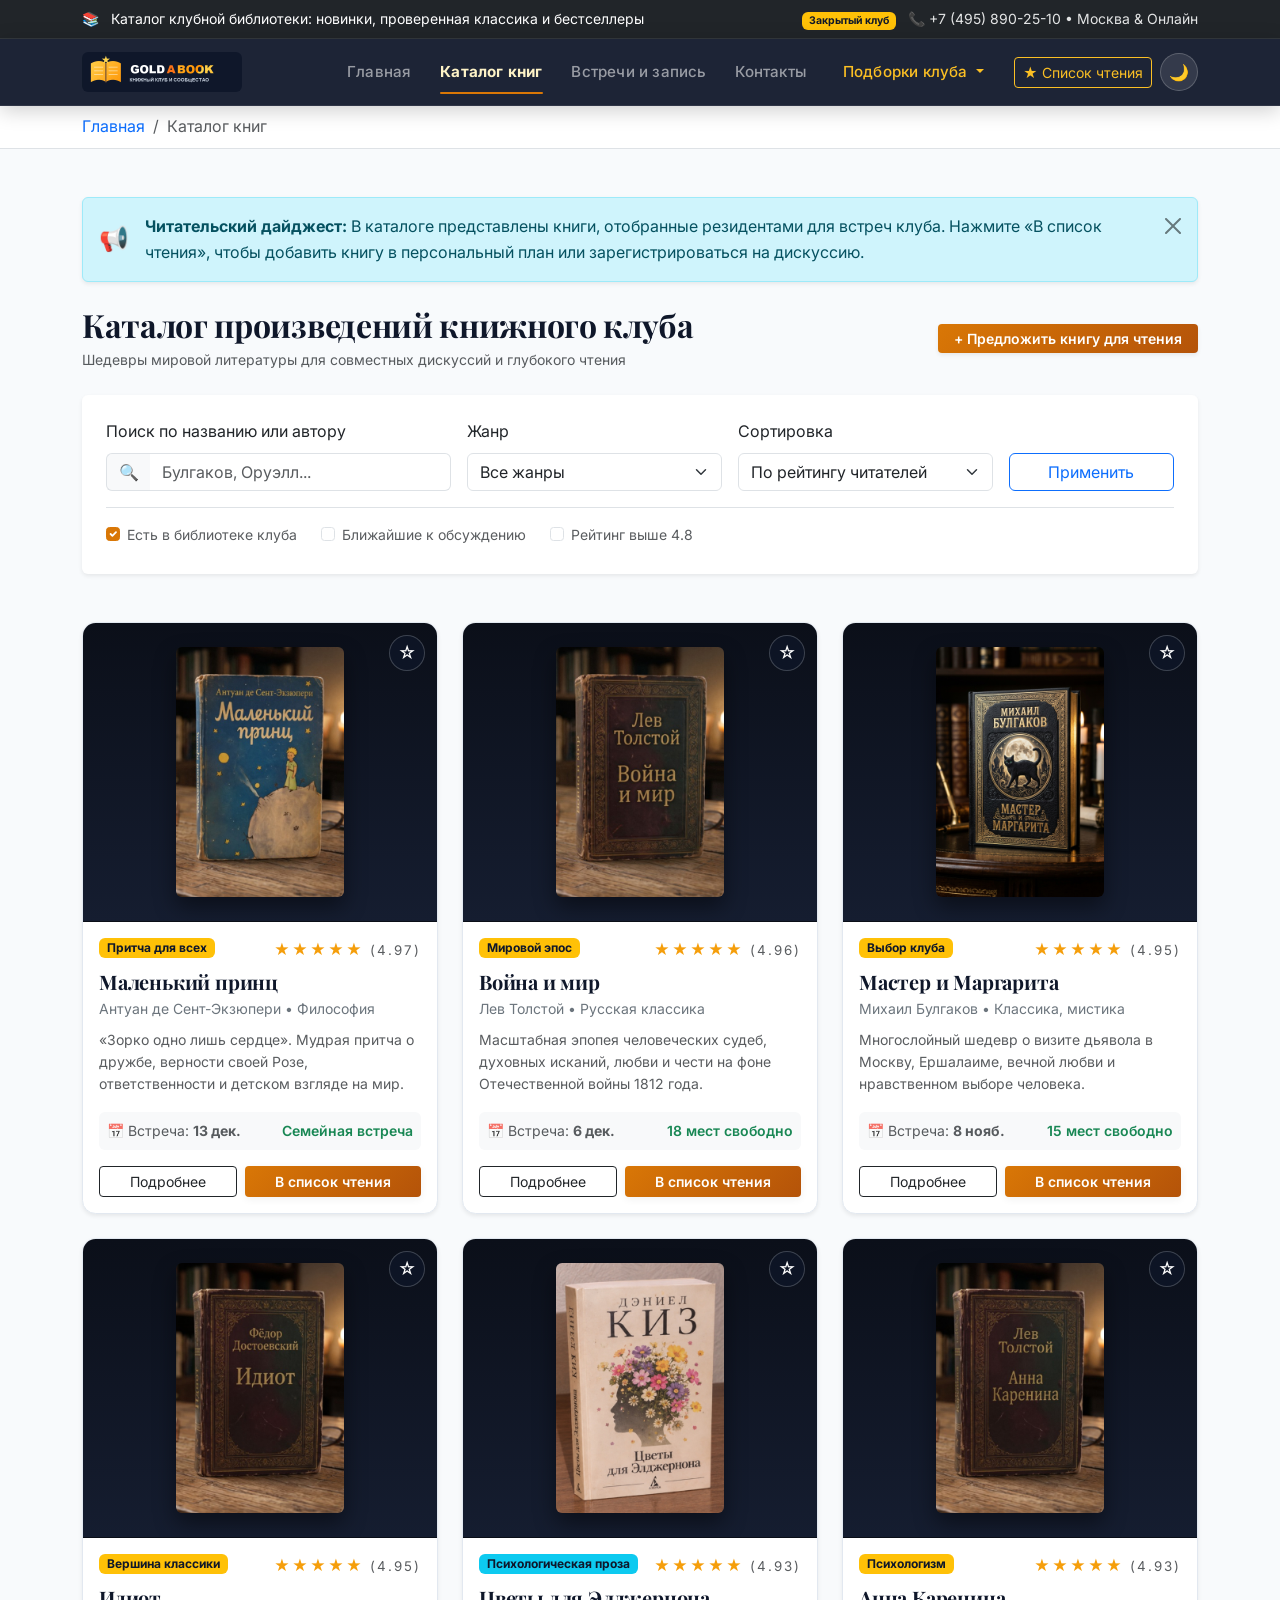
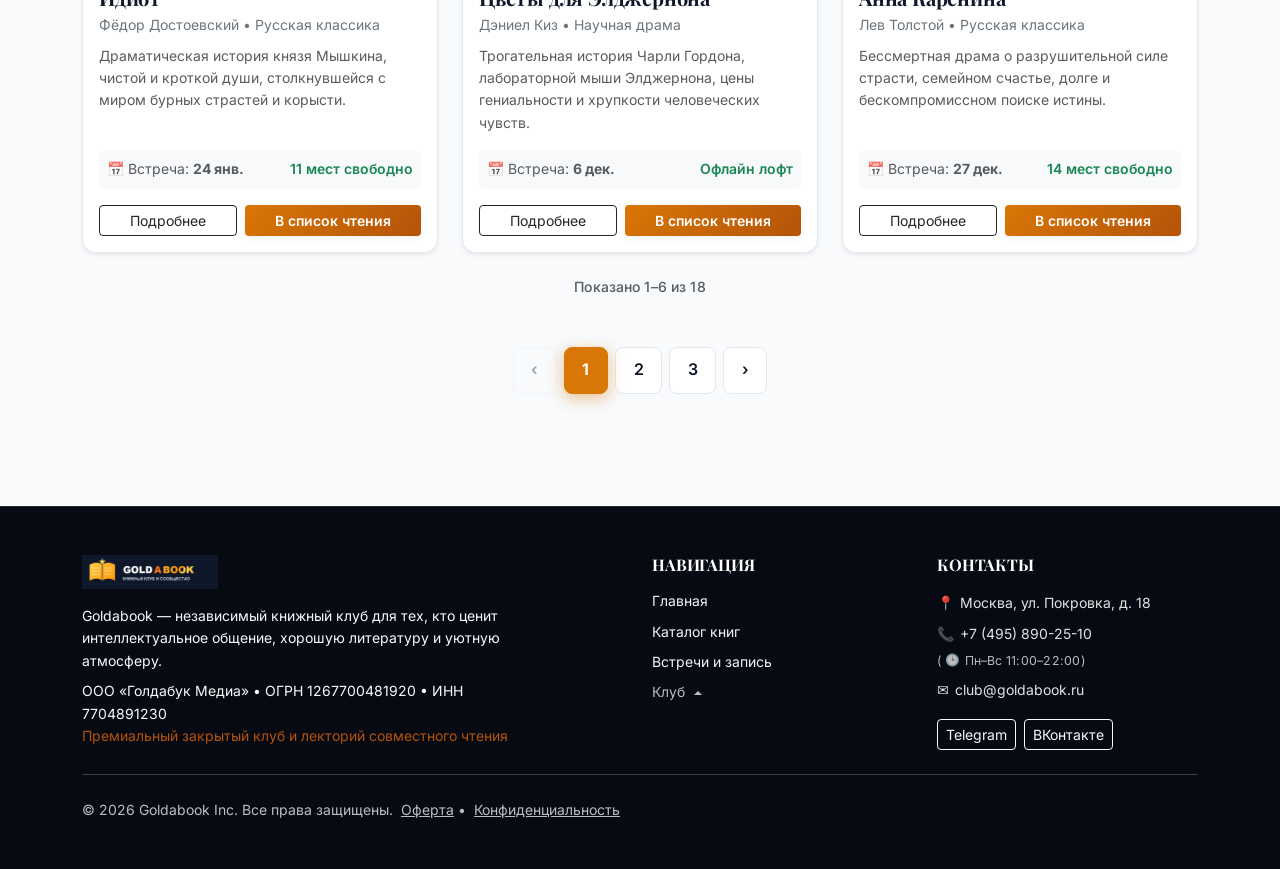
==== commit fa3dcd14: "feat(footer): add Mon-Sun schedule clarification and clock icon to working hours" ====
--- a/catalog.html
+++ b/catalog.html
@@ -952,10 +952,10 @@
               </a>
             </li>
             <li class="mb-1">
-              <a href="contacts.html" class="footer-contact-link" title="Перейти на страницу контактов (телефон)">
+              <a href="contacts.html" class="footer-contact-link" title="Перейти на страницу контактов (телефон и часы работы)">
                 <span>📞</span>
                 <span>+7 (495) 890-25-10</span>
-                <span class="footer-work-hours">(11:00–22:00)</span>
+                <span class="footer-work-hours">(<span class="footer-time-icon" aria-hidden="true">🕒</span> Пн–Вс 11:00–22:00)</span>
               </a>
             </li>
             <li class="mb-1">
--- a/css/custom.css
+++ b/css/custom.css
@@ -1115,6 +1115,7 @@
   color: rgba(248, 249, 250, 0.9) !important;
   display: inline-flex;
   align-items: center;
+  flex-wrap: wrap;
   gap: 0.4rem;
   text-decoration: none;
   transition: color 0.2s ease, transform 0.2s ease;
@@ -1128,11 +1129,20 @@
 }
 
 .footer-work-hours {
-  opacity: 0.72;
+  opacity: 0.82;
   font-size: 0.88em;
   white-space: nowrap;
   letter-spacing: 0.02em;
   transition: opacity 0.2s ease;
+  display: inline-flex;
+  align-items: center;
+  gap: 0.25rem;
+}
+
+.footer-time-icon {
+  display: inline-block;
+  font-size: 0.95em;
+  line-height: 1;
 }
 
 .footer-contact-link:hover .footer-work-hours,
@@ -1320,16 +1330,28 @@
    ========================================================================== */
 ::view-transition-old(root),
 ::view-transition-new(root) {
+  mix-blend-mode: normal;
+}
+
+::view-transition-old(root) {
   animation: none;
-  mix-blend-mode: normal;
-}
-
-::view-transition-old(root) {
   z-index: 1;
 }
 
 ::view-transition-new(root) {
   z-index: 9999;
+  /* Исходное состояние: нулевой круг в точке клика для исключения моргания до старта анимации */
+  clip-path: circle(0px at var(--theme-x, 50%) var(--theme-y, 50%));
+  animation: theme-circle-reveal 0.48s cubic-bezier(0.25, 1, 0.5, 1) forwards;
+}
+
+@keyframes theme-circle-reveal {
+  0% {
+    clip-path: circle(0px at var(--theme-x, 50%) var(--theme-y, 50%));
+  }
+  100% {
+    clip-path: circle(var(--theme-r, 150vmax) at var(--theme-x, 50%) var(--theme-y, 50%));
+  }
 }
 
 .theme-toggle-btn {
@@ -1341,6 +1363,11 @@
 }
 
 @media (prefers-reduced-motion: reduce) {
+  ::view-transition-old(root),
+  ::view-transition-new(root) {
+    animation: none !important;
+    clip-path: none !important;
+  }
   .theme-toggle-btn {
     transition: none !important;
   }
